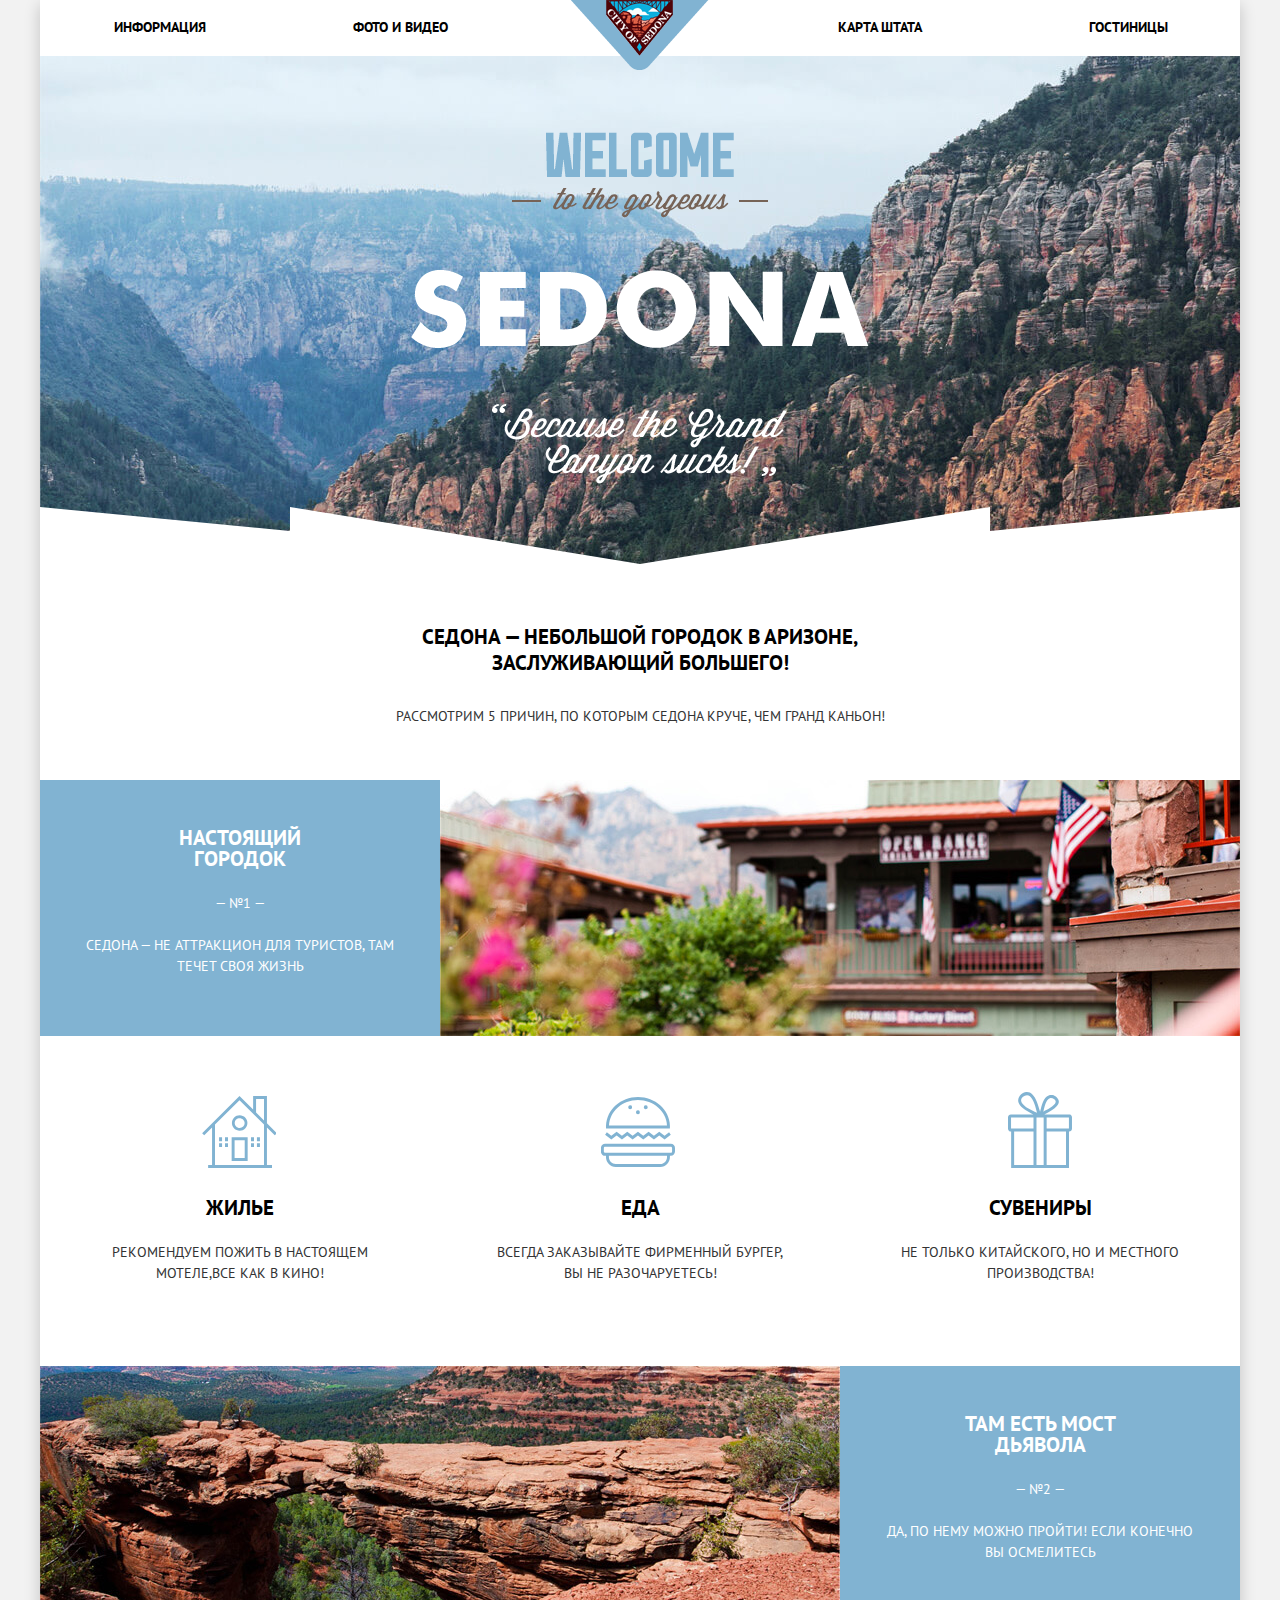
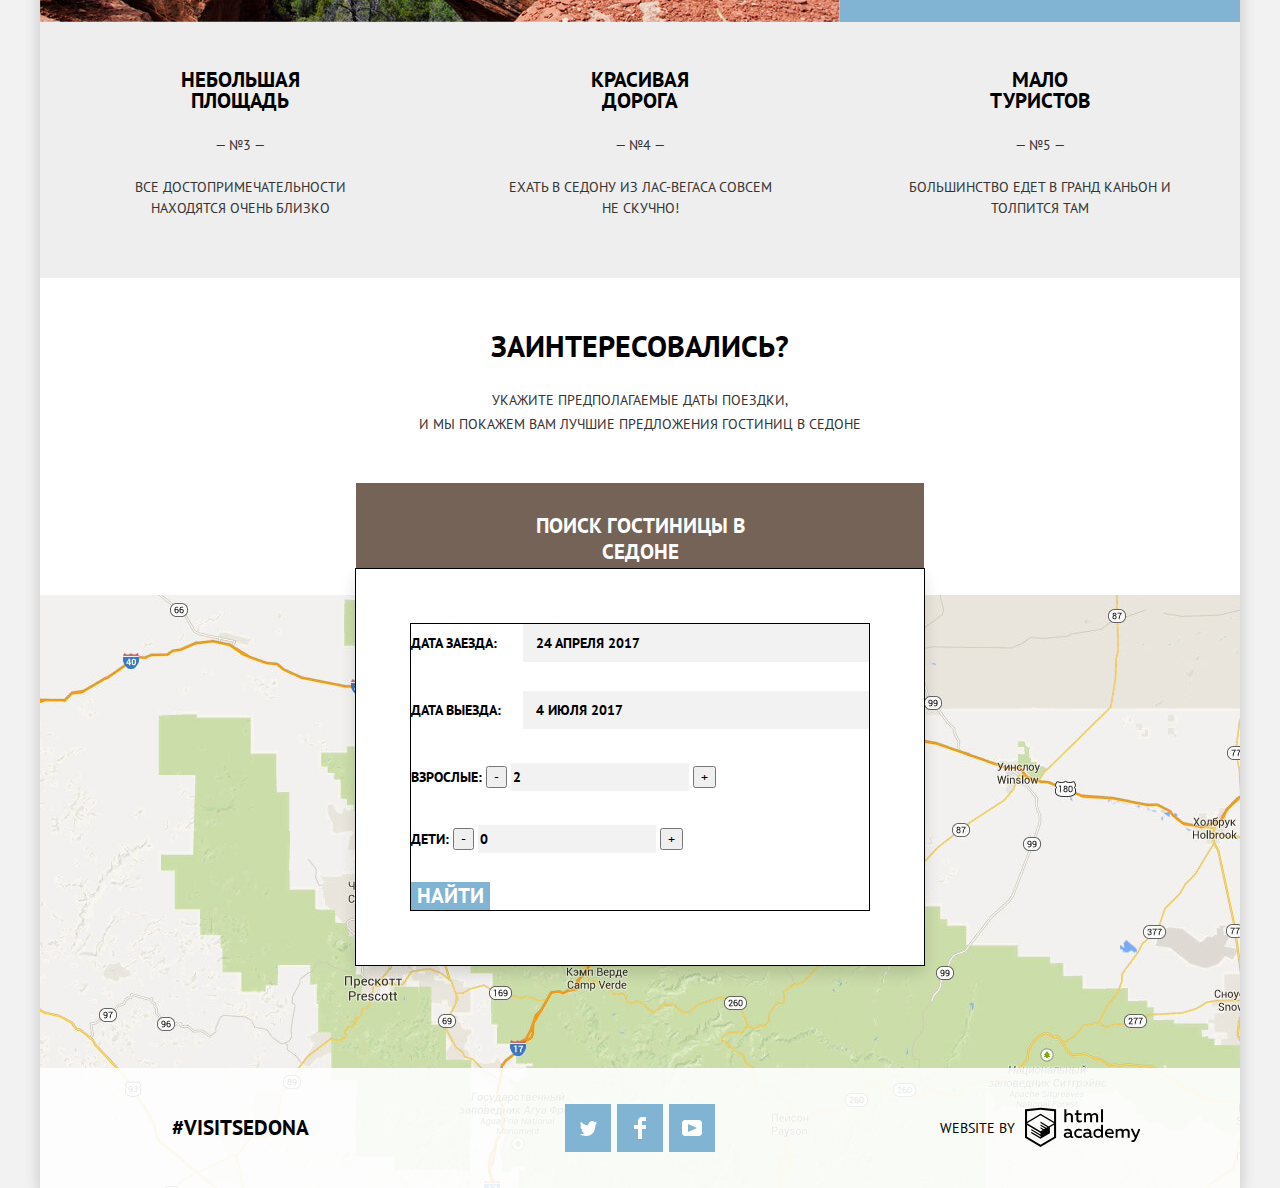
==== index.html @ 7b4f317c "завершаю стилизацию гл страницы(модалка)" ====
<!DOCTYPE html>
<html lang="ru">
<head>
  <meta charset="UTF-8">
  <title>Sedona</title>
  <link href="https://fonts.googleapis.com/css?family=PT+Sans:400,700&amp;subset=cyrillic" rel="stylesheet">
  <link rel="stylesheet" href="css/normalize.css">
  <link rel="stylesheet" href="css/style.css">
</head>
<body>
  <div class="container">
    <header class="main-header">
      <nav class="main-navigation">
        <ul class="site-navigation clearfix">
          <li><a href="#">Информация</a></li>
          <li><a href="#">Фото и Видео</a></li>
          <li><a href="#">Карта Штата</a></li>
          <li><a href="catalog.html">Гостиницы</a></li>
        </ul>
      </nav>
      <a class="main-header-logo">
        <img src="img/logo.png" alt="Логотип Sedona" width="138" height="70">
      </a>
    </header>

    <main>
      <h1 class="visually-hidden">Городок Седона</h1>

      <section class="promo">
        <img src="img/Welcome-full.png" alt="Добро пожаловать в Седону!" width="458" height="352">
        <svg width="1200" height="58"><polygon points="0,0 250,24 250,0 600,57 950,0 950,24 1200,0 1200,58 0,58" fill="#fff"/></svg>
      </section>

      <article class="features">
        <h2 class="features-title">Седона — небольшой городок в Аризоне, заслуживающий большего!</h2>
        <p class="features-text">Рассмотрим 5 причин, по которым Седона круче, чем Гранд Каньон!</p>
        <ul class="features-list">
          <li class="features-item features-item-big">
            <div class="features-item-wrapper">
              <h3>Настоящий городок</h3>
              <span>— №1 —</span>
              <p>Седона — не аттракцион для туристов, там течет своя жизнь</p>
            </div>
            <img src="img/bg-feature1.jpg" alt="Изображение городка Седона" width="800" height="256">

            <ul class="usage-list">
              <li class="usage-item">
                <h3 class="usage-title">Жилье</h3>
                <p class="usage-text">Рекомендуем пожить в настоящем мотеле,все как в кино!</p>
              </li>
              <li class="usage-item">
                <h3 class="usage-title">Еда</h3>
                <p class="usage-text">Всегда заказывайте фирменный бургер, вы не разочаруетесь!</p>
              </li>
              <li class="usage-item">
                <h3 class="usage-title">Сувениры</h3>
                <p class="usage-text">Не только китайского, но и местного производства!</p>
              </li>
            </ul>
          </li>
          <li class="features-item features-item-big">

            <img src="img/bg-feature2.jpg" alt="Изображение Моста Дьявола" width="800" height="256">
            <div class="features-item-wrapper">
              <h3>Там есть Мост Дьявола</h3>
              <span>— №2 —</span>
              <p>Да, по нему можно пройти! Если конечно вы осмелитесь</p>
            </div>
          </li>
          <li class="features-item">
            <h3>Небольшая площадь</h3>
            <span>— №3 —</span>
            <p>Все достопримечательности находятся очень близко</p>
          </li>
          <li class="features-item">
            <h3>Красивая дорога</h3>
            <span>— №4 —</span>
            <p>Ехать в Седону из Лас-Вегаса совсем не скучно!</p>
          </li>
          <li class="features-item">
            <h3>Мало туристов</h3>
            <span>— №5 —</span>
            <p>Большинство едет в Гранд Каньон и толпится там</p>
          </li>
        </ul>
      </article>

      <section class="find-hotel">
        <h2 class="visually-hidden">Поиск гостинницы в Седоне</h2>
        <h3>Заинтересовались?</h3>
        <p class="find-form-text">Укажите предполагаемые даты поездки,<br> и мы покажем вам лучшие предложения гостиниц в Седоне</p>
        <a href="#" class="find-btn">Поиск гостиницы в Седоне</a>
        <div class="modal">
          <form action="https://echo.htmlacademy.ru" method="post" class="search-form clearfix">
            <p class="form-item clearfix">
              <label for="arrival-id">Дата заезда:</label>
              <input type="text" class="date-field" name="arrival-date" id="arrival-id" placeholder="ДД ММ ГГГГ" value="24 Апреля 2017">
            </p>
            <p class="form-item clearfix">
              <label for="departure-id">Дата выезда:</label>
                <input type="text" class="date-field" name="departure-date" id="departure-id" placeholder="ДД ММ ГГГГ" value="4 июля 2017">
            </p>
            <p class=" form-item amount clearfix">
              <label for="adults-amount">Взрослые:</label>
              <button type="button" class="count-btn count-btn-minus" aria-label="меньше">-</button>
              <input type="text" class="person-amount" id="adults-amount" value="2">
              <button type="button" class="count-btn count-btn-plus" aria-label="больше">+</button>
            </p>
            <p class=" form-item amount clearfix">
              <label for="child-amount">Дети:</label>
              <button type="button" class="count-btn count-btn-minus" aria-label="меньше">-</button>
              <input type="text" class="person-amount" id="child-amount" value="0">
              <button type="button" class="count-btn-plus" aria-label="больше">+</button>
            </p>
            <button type="submit" class="search-btn">Найти</button>
          </form>
        </div>
        <img src="img/map.jpg" alt="Месторасположение города Седона" width="1200" height="593">
        <iframe class="map" src="https://www.google.com/maps/embed?pb=!1m18!1m12!1m3!1d592836.0159339766!2d-112.20238528754179!3d34.8314132853423!2m3!1f0!2f0!3f0!3m2!1i1024!2i768!4f13.1!3m3!1m2!1s0x872da132f942b00d%3A0x5548c523fa6c8efd!2z0KHQtdC00L7QvdCwLCDQkNGA0LjQt9C-0L3QsCA4NjMzNiwg0KHQqNCQ!5e0!3m2!1sru!2sru!4v1538917683428" width="1200" height="593"></iframe>
      </section>

    </main>

    <footer class="main-footer">
      <div class="footer-wrapper">
        <p><a href="#" class="footer-hashtag">#VisitSedona</a></p>
        <ul class="social-list">
          <li class="social-item">
            <a class="social-btn" href="#">
              <span class="visually-hidden">Twitter</span>
              <svg xmlns="http://www.w3.org/2000/svg" width="17" height="15"><path fill="#FFF" d="M10.95.144c1.685-.496 2.984.27 3.577 1.179.673-.231 1.331-.481 2.011-.708-.004.861-.522 1.513-.857 1.768.685.17 1.304-.491 1.304-.491-.169 1-1.006 1.788-1.563 2.024-.231 6.75-3.175 11.217-10.077 11.082h-.446c-.41 0-4.164-.46-4.898-1.887 2.271.196 3.893-.422 4.693-1.177-.96-.3-2.679-.477-2.979-2.95.349.106.564.228 1.19.119C1.705 8.247.374 7.53.448 5.33c.285.328 1.067.536 1.34.472C1.085 5.561-.182 2.442.894.85c1.818 1.854 3.735 3.606 7.152 3.773C8.254 2.33 9.183.793 10.95.144z"/>
              </svg>
            </a>
          </li>
          <li class="social-item">
            <a class="social-btn" href="#">
              <span class="visually-hidden">Facebook</span>
              <svg xmlns="http://www.w3.org/2000/svg" width="12" height="22"><path fill="#FFF" d="M12 4V0H8C5.791 0 4 1.791 4 4v4H0v4h4v10h4V12h4V8H8V4h4z"/></svg>
            </a>
          </li>
          <li class="social-item">
            <a class="social-btn" href="#">
              <span class="visually-hidden">Youtube</span>
              <svg xmlns="http://www.w3.org/2000/svg" width="20" height="16"><path fill="#FFF" d="M17 0H3C1.35 0 0 1.35 0 3v10c0 1.65 1.35 3 3 3h14c1.65 0 3-1.35 3-3V3c0-1.65-1.35-3-3-3zM6.027 11.998V4.002L15.014 8l-8.987 3.998z"/></svg>
            </a>
          </li>
        </ul>
        <div class="footer-copyright">
          <span>Website by </span><a href="#" class="social-logo"><svg data-name="Layer 1" xmlns="http://www.w3.org/2000/svg" width="115" height="41" viewBox="0 0 113 39"><path d="M46.84 28.22a2.07 2.07 0 0 0 .58-.11v1.4a3.41 3.41 0 0 1-1.24.22 1.75 1.75 0 0 1-1.75-1 5.08 5.08 0 0 1-3.3 1.13c-1.59 0-3.06-.87-3.06-2.68 0-2.24 2.08-2.93 3.9-2.93a11.63 11.63 0 0 1 2.28.26v-.31c0-1.09-.8-1.86-2.3-1.86a7.79 7.79 0 0 0-3.15.67v-1.79a10.72 10.72 0 0 1 3.35-.58c2.48 0 4 1.18 4 3.83v3.14a.57.57 0 0 0 .69.61zm-6.76-1.19a1.42 1.42 0 0 0 1.64 1.29 3.56 3.56 0 0 0 2.53-1v-1.51a10.21 10.21 0 0 0-1.9-.22c-1.1.01-2.27.35-2.27 1.45zm12.98-6.41a5.29 5.29 0 0 1 2.7.67v1.79a4.28 4.28 0 0 0-2.42-.73 2.89 2.89 0 1 0 0 5.76 5.26 5.26 0 0 0 2.55-.67v1.8a6.58 6.58 0 0 1-2.9.6 4.42 4.42 0 0 1-4.72-4.54 4.54 4.54 0 0 1 4.79-4.68zm12.78 7.6a2.07 2.07 0 0 0 .58-.11v1.4a3.41 3.41 0 0 1-1.24.22 1.75 1.75 0 0 1-1.75-1 5.08 5.08 0 0 1-3.3 1.13c-1.59 0-3.06-.87-3.06-2.68 0-2.24 2.08-2.93 3.9-2.93a11.63 11.63 0 0 1 2.28.26v-.31c0-1.09-.8-1.86-2.3-1.86a7.79 7.79 0 0 0-3.15.67v-1.79a10.72 10.72 0 0 1 3.35-.58c2.48 0 4 1.18 4 3.83v3.14a.57.57 0 0 0 .69.61zm-6.76-1.19a1.42 1.42 0 0 0 1.64 1.29 3.56 3.56 0 0 0 2.53-1v-1.51a10.21 10.21 0 0 0-1.9-.22c-1.11.01-2.27.35-2.27 1.45zm17.59-10.18v12.76h-1.76v-1.39a4.07 4.07 0 0 1-3.35 1.62 4.62 4.62 0 0 1 0-9.22 4 4 0 0 1 3.15 1.37v-5.14h2zm-4.76 5.48a2.9 2.9 0 0 0 0 5.8 3 3 0 0 0 2.79-1.84v-2.13a3.06 3.06 0 0 0-2.79-1.83zm11.08-1.71c3.48 0 4.68 2.81 4.12 5.34h-6.58c.22 1.57 1.75 2.22 3.35 2.22a6.41 6.41 0 0 0 2.77-.62v1.68a7.5 7.5 0 0 1-3.14.6c-2.68 0-5-1.53-5-4.61a4.39 4.39 0 0 1 4.48-4.61zm.09 1.62a2.39 2.39 0 0 0-2.57 2.26h4.85a2.06 2.06 0 0 0-2.28-2.26zm6.02 7.37v-8.75h1.73v1.09a4 4 0 0 1 2.92-1.33 3 3 0 0 1 2.73 1.4 4.33 4.33 0 0 1 3.06-1.4 3.21 3.21 0 0 1 3.32 3.52v5.47h-2V24.2a1.67 1.67 0 0 0-1.73-1.84 2.94 2.94 0 0 0-2.17 1.18v6.07h-2V24.2a1.67 1.67 0 0 0-1.73-1.84 3.11 3.11 0 0 0-2.32 1.35v5.91h-2zm22.37-8.75h2l-4.1 9.93c-.95 2.28-2.19 3-3.52 3a5 5 0 0 1-1.15-.15v-1.66a3 3 0 0 0 .89.13c.95 0 1.66-.67 2.17-2l.18-.44-4.16-8.82h2.13l3 6.6zM40.66 1.53v5a4 4 0 0 1 2.83-1.2A3.41 3.41 0 0 1 47.1 8.9v5.41h-2V9.15a1.9 1.9 0 0 0-2-2.1 3.08 3.08 0 0 0-2.44 1.46v5.8h-2V1.53h2zm11.77.89v3.12h3.17v1.71h-3.17v4c0 1.15.53 1.53 1.66 1.53a4.71 4.71 0 0 0 1.77-.35v1.68a7.14 7.14 0 0 1-2.35.38 2.68 2.68 0 0 1-3-2.88V7.23h-1.6V5.52h1.57V2.88zm5.67 11.87V5.54h1.73v1.09a4 4 0 0 1 2.92-1.33 3 3 0 0 1 2.73 1.4 4.33 4.33 0 0 1 3.06-1.4 3.21 3.21 0 0 1 3.32 3.52v5.47h-2V8.88a1.67 1.67 0 0 0-1.73-1.84 2.94 2.94 0 0 0-2.17 1.18v6.07h-2V8.88a1.67 1.67 0 0 0-1.73-1.84 3.11 3.11 0 0 0-2.32 1.35v5.91h-2zM74.72 1.52h1.95v12.76h-1.95zM15.44.02h-.16L0 1.62v28l15.28 9.09 15.28-9.09v-28zm13.12 28.45l-13.28 7.9L2 28.47V16.99l13.22 7.87v1.43l-9.07-5.4v1.38l9.11 5.47v1.46l-9.1-5.42v1.38l9.11 5.47 9.19-5.5v-5.91l4.1-2.45v11.67zm0-13.16l-3.65 2.14-1.68 1-8-4.76v1.38l6.84 4.07h-.06l-.15.09-1 .57-5.64-3.36v1.38l4.45 2.65-1.05.7-3.36-2v1.38l2.21 1.3-2.25 1.35-13.16-7.82 13.17-7.92zm0-1.39L15.21 6.05l-13.2 7.86V3.41l13.28-1.39 13.28 1.39v10.51z"/></svg></a>
        </div>
      </div>
    </footer>
    <script>document.write('<script src="http://' + (location.host || 'localhost').split(':')[0] + ':35729/livereload.js?snipver=1"></' + 'script>')</script>
  </div>


</body>
</html>
---- css/style.css ----
html,
body {
  min-width: 1200px;
  min-height: 2762px;
}

body {
  position: relative;

  margin: 0;
  padding: 0;

  font-weight: 400;
  font-size: 14px;
  line-height: 21px;
  font-family: "PT Sans", "Arial", sans-serif;
  color: #333333;
  text-transform: uppercase;

  background-color: #f2f2f2;
}

a {
  text-decoration: none;
}

.visually-hidden:not(:focus):not(:active),
input[type="checkbox"].visually-hidden,
input[type="radio"].visually-hidden {
  position: absolute;

  width: 1px;
  height: 1px;
  margin: -1px;
  padding: 0;
  overflow: hidden;

  white-space: nowrap;

  border: 0;

  clip: rect(0 0 0 0);
  clip-path: inset(100%);

  -webkit-clip-path: inset(100%);
}

.clearfix::after {
  content: "";

  display: table;
  clear: both;
}

.container {
  width: 1200px;
  margin: 0 auto;

  background-color: #ffffff;
  box-shadow: 0 5px 15px rgba(0, 1, 1, 0.2);
}

/*Header*/

.main-header {
  position: relative;

  background-color: #ffffff;
}

.main-header-logo {
  position: absolute;
  top: 0;
  left: 50%;

  transform: translateX(-50%);
}

.main-navigation {
  font-weight: 700;
  line-height: 26px;
}

.site-navigation {
  margin: 0;
  padding: 0;

  list-style: none;
  text-align: center;
}

.site-navigation li {
  float: left;
  box-sizing: border-box;
  width: 240px;
  padding: 14px 0 16px;
}

.site-navigation li:nth-child(4n+2) {
  margin-right: 240px;
}

.site-navigation li:nth-child(4n+4) {
  padding-right: 72px;

  text-align: right;
}

.site-navigation a {
  color: black;
}

.site-navigation a:hover,
.site-navigation a:focus {
  color: #81b3d2;
}

.site-navigation a:active {
  color: black;

  opacity: 0.3;
}

.site-navigation .current a {
  color: #766357;
}

/*header end*/
/*promo*/

.promo {
  max-height: 508px;
  margin-bottom: 60px;

  text-align: center;

  background-color: #92735f;
  background-image: url("../img/bg.jpg");
  background-repeat: no-repeat;
  background-position: 50% 0;
  background-attachment: fixed;
}

.promo img {
  padding-top: 76px;
  padding-bottom: 17px;
}

/*promo end*/
/*features*/

.features {
  margin-bottom: 50px;

  text-align: center;
}

.features-title {
  width: 576px;
  margin: auto;
  margin-bottom: 27px;

  font-weight: 700;
  font-size: 21px;
  line-height: 26px;
  color: #000000;
}

.features-text {
  margin-bottom: 51px;

  line-height: 26px;
}

.features-list {
  display: flex;
  flex-wrap: wrap;
  margin: 0;
  padding: 0;

  list-style: none;
}

.features-item {
  box-sizing: border-box;
  width: 400px;
  padding: 47px 46px 59px;

  background-color: #eeeeee;
}

.features-item-big {
  display: flex;
  flex-wrap: wrap;
  width: 100%;
  padding: 0;
}

.features-item-wrapper {
  box-sizing: border-box;
  width: 400px;
  padding: 47px 46px 59px;

  background-color: #81b3d2;
}

.features-item h3 {
  width: 151px;
  margin: 0 auto 24px auto;

  font-weight: 700;
  font-size: 21px;
  color: #000000;
}

.features-item span {
  display: block;
  margin-bottom: 21px;
}

.features-item p {
  width: 280px;
  margin: 0 auto;
}

.features-item-big p {
  width: auto;
}

.features-item img {
  width: 800px;
  height: 256px;
}

.features-item-big h3,
.features-item-big span,
.features-item-big p {
  color: #ffffff;
}

.usage-list {
  display: flex;
  flex-wrap: wrap;
  margin: 0;
  padding: 0;

  list-style: none;

  background-color: #ffffff;
}

.usage-item {
  position: relative;

  width: 400px;
}

.usage-item::before {
  content: "";
  position: absolute;
  top: 56px;
  right: 164px;

  width: 76px;
  height: 76px;

  background-image: url("../img/features-sprite.png");
  background-repeat: no-repeat;
}

.usage-item:nth-child(1)::before {
  background-position: -8px -96px;
}

.usage-item:nth-child(2)::before {
  background-position: -9px -5px;
}

.usage-item:nth-child(3)::before {
  background-position: -2px -192px;
}

.usage-list .usage-title {
  margin-top: 161px;

  color: #000000;
}

.usage-list .usage-text {
  width: 290px;
  margin-bottom: 82px;

  color: #333333;
}

/*features end*/
/*find-hotel*/

.find-hotel {
  position: relative;
}
.find-hotel h3 {
  margin: 0;
  margin-bottom: 24px;

  font-weight: 700;
  font-size: 30px;
  line-height: 36px;
  text-align: center;
  color: #000000;
}

.find-hotel .find-form-text {
  margin: 0;
  margin-bottom: 47px;

  line-height: 24px;
  text-align: center;
}

.find-btn {
  display: block;
  box-sizing: border-box;
  width: 568px;
  margin: 0 auto;
  padding: 30px 139px 30px;

  font: inherit;
  font-weight: 700;
  font-size: 21px;
  line-height: 26px;
  vertical-align: middle;
  text-align: center;
  color: #ffffff;

  background-color: #766357;
  border: none;
}

.find-btn:hover,
.find-btn:focus {
  background-color: #604e43;
}

.find-btn:active {
  color: rgba(255, 255, 255, 0.3);

  background-color: #503e33;
}

.map {
  position: relative;
  z-index: 2;

  display: block;
  width: 100%;
  height: 593px;

  border: 0;
}

.find-hotel img {
  position: absolute;
  bottom: 0;
  left: 0;
  z-index: 1;

  width: 1200px;
  height: 593px;
}

/*find-hotel end*/
/*footer*/

.main-footer {
  position: relative;

  line-height: 26px;
  color: #000000;
}

.footer-wrapper {
  position: absolute;
  bottom: 0;
  z-index: 3;

  display: flex;
  justify-content: space-between;
  width: 100%;
  min-height: 120px;

  background-color: rgba(254, 254, 254, 0.9);
}

.main-footer p {
  display: flex;
  justify-content: center;
  align-items: center;
  width: 400px;
  margin: 0;
  padding: 0;

  text-align: center;
}

.main-footer .footer-hashtag {
  font-weight: 700;
  font-size: 21px;
  color: #000000;
}

.social-list {
  display: flex;
  flex-wrap: wrap;
  justify-content: space-between;
  align-items: center;
  width: 150px;
}

.social-btn {
  display: flex;
  justify-content: center;
  align-items: center;
  width: 46px;
  height: 48px;

  background-color: #81b3d2;
}

.social-btn:hover,
.social-btn:focus {
  background-color: #669ec0;
}

.social-btn:active,
.social-btn:active path {
  background-color: #5496bd;

  fill: rgba(255, 255, 255, 0.3);
}


.footer-copyright {
  display: flex;
  flex-wrap: wrap;
  justify-content: center;
  align-items: center;
  width: 400px;
}

.social-logo {
  margin-top: 6px;
  margin-left: 10px;
}

.social-logo:hover path,
.social-logo:focus path {
  fill: #81b3d2;
}

.social-logo:active path {
  fill: #bdbbbc;
}

/*footer-end*/
/*modal*/

.modal {
  position: absolute;
  top: 241px;
  left: 50%;
  z-index: 3;

  box-sizing: border-box;
  width: 568px;
  padding: 55px;

  background-color: #ffffff;
  outline: 1px solid black;
  box-shadow: 0 7px 15px rgba(0, 1, 1, 0.15);
  transform: translateX(-50%);
}

.search-form {
  outline: 1px solid black;
}

.form-item {
  margin: 0;
  margin-bottom: 29px;
}

.form-item label {
  display: inline-block;
  margin-top: 6px;
}

.date-field {
  float: right;
  box-sizing: border-box;
  width: 346px;
  padding: 6px 50px 6px 13px;

  background-color: #f2f2f2;
}

.form-item label {
  font: inherit;
  font-weight: 700;
  line-height: 26px;
  color: #000000;
}

.form-item input {
  font: inherit;
  font-weight: 700;
  line-height: 26px;
  color: #000000;
  text-transform: uppercase;

  background-color: #f2f2f2;
  border: none;
}

.form-item input:hover {
  background-color: #ebebeb;
}

.form-item input:focus {
  background-color: #ffffff;
  outline: 2px solid #e5e5e5;
}

.search-btn {
  font: inherit;
  font-weight: 700;
  font-size: 21px;
  line-height: 26px;
  vertical-align: middle;
  text-align: center;
  color: #ffffff;
  text-transform: uppercase;

  background-color: #81b3d2;
  border: none;
}

.search-btn:hover,
.search-btn:focus {
  background-color: #669ec0;
}

.search-btn:active {
  color: rgba(255, 255, 255, 0.3);

  background-color: #5496bd;
}

.social-list {
  margin: 0;
  padding: 0;

  list-style: none;
}

.filters {
  background-color: #396184;
  background-image: url(../img/bg-hotels.jpg);
}

.filters fieldset {
  border: none;
}

.filters ul {
  list-style: none;
}

.filters legend {
  font-weight: 700;
  font-size: 16px;
  color: #ffffff;
}

.filters label {
  color: #ffffff;
}

.filter-range input {
  font: inherit;
  color: #ffffff;

  background-color: transparent;
}

.btn-search {
  color: #ffffff;

  background-color: transparent;
  border: none;
}

.sort h3 {
  font-size: 21px;
  line-height: 26px;
  color: #000000;
}

.sort-list {
  margin: 0;
  padding: 0;

  list-style: none;
}

.sort-arrows-list {
  margin: 0;
  padding: 0;

  list-style: none;
}

.sort p {
  font-size: 12px;
  line-height: 18px;
  color: #000000;
}

.sort-item a {
  font-size: 12px;
  line-height: 18px;
  color: #000000;

  border-bottom: 1px dotted #000000;
  opacity: 0.3;
}

.sort-item-current a {
  color: #81b3d2;

  border: none;
  opacity: 1;
}

.sort-item a:hover,
.sort-item a:focus {
  color: #81b3d2;

  opacity: 1;
}

.sort-item a:active {
  color: #000000;

  border: none;
}

.sort-arrows-item svg path {
  fill: #cacaca;
}

.sort-arrows-item svg path:hover,
.sort-arrows-item svg path:focus {
  fill: #000000;
}

.sort-arrows-item svg path:active {
  fill: #81b3d2;
}

.sort-arrows-current svg path {
  fill: #81b3d2;
}

.catalog-list {
  margin: 0;
  padding: 0;

  list-style: none;
}

.catalog-title {
  font-weight: 700;
  font-size: 21px;
  line-height: 26px;
  color: #000000;
}

.catalog-title:hover,
.catalog-title:focus {
  color: #81b3d2;
}

.catalog-title:active {
  color: rgba(0, 0, 0, 0.3);
}

.btn {
  font-weight: 700;
  vertical-align: middle;
  text-align: center;
  color: #ffffff;
}

.btn-more {
  background-color: #81b3d2;
}

.btn-booking {
  background-color: #766357;
}

.btn-more:hover,
.btn-more:focus {
  background-color: #669ec0;
}

.btn-more:active {
  color: rgba(255, 255, 255, 0.3);

  background-color: #5496bd;
}

.btn-booking:hover,
.btn-booking:focus {
  background-color: #604e43;
}

.btn-booking:active {
  color: rgba(255, 255, 255, 0.3);

  background-color: #503e33;
}

.rating {
  color: #666666;
}
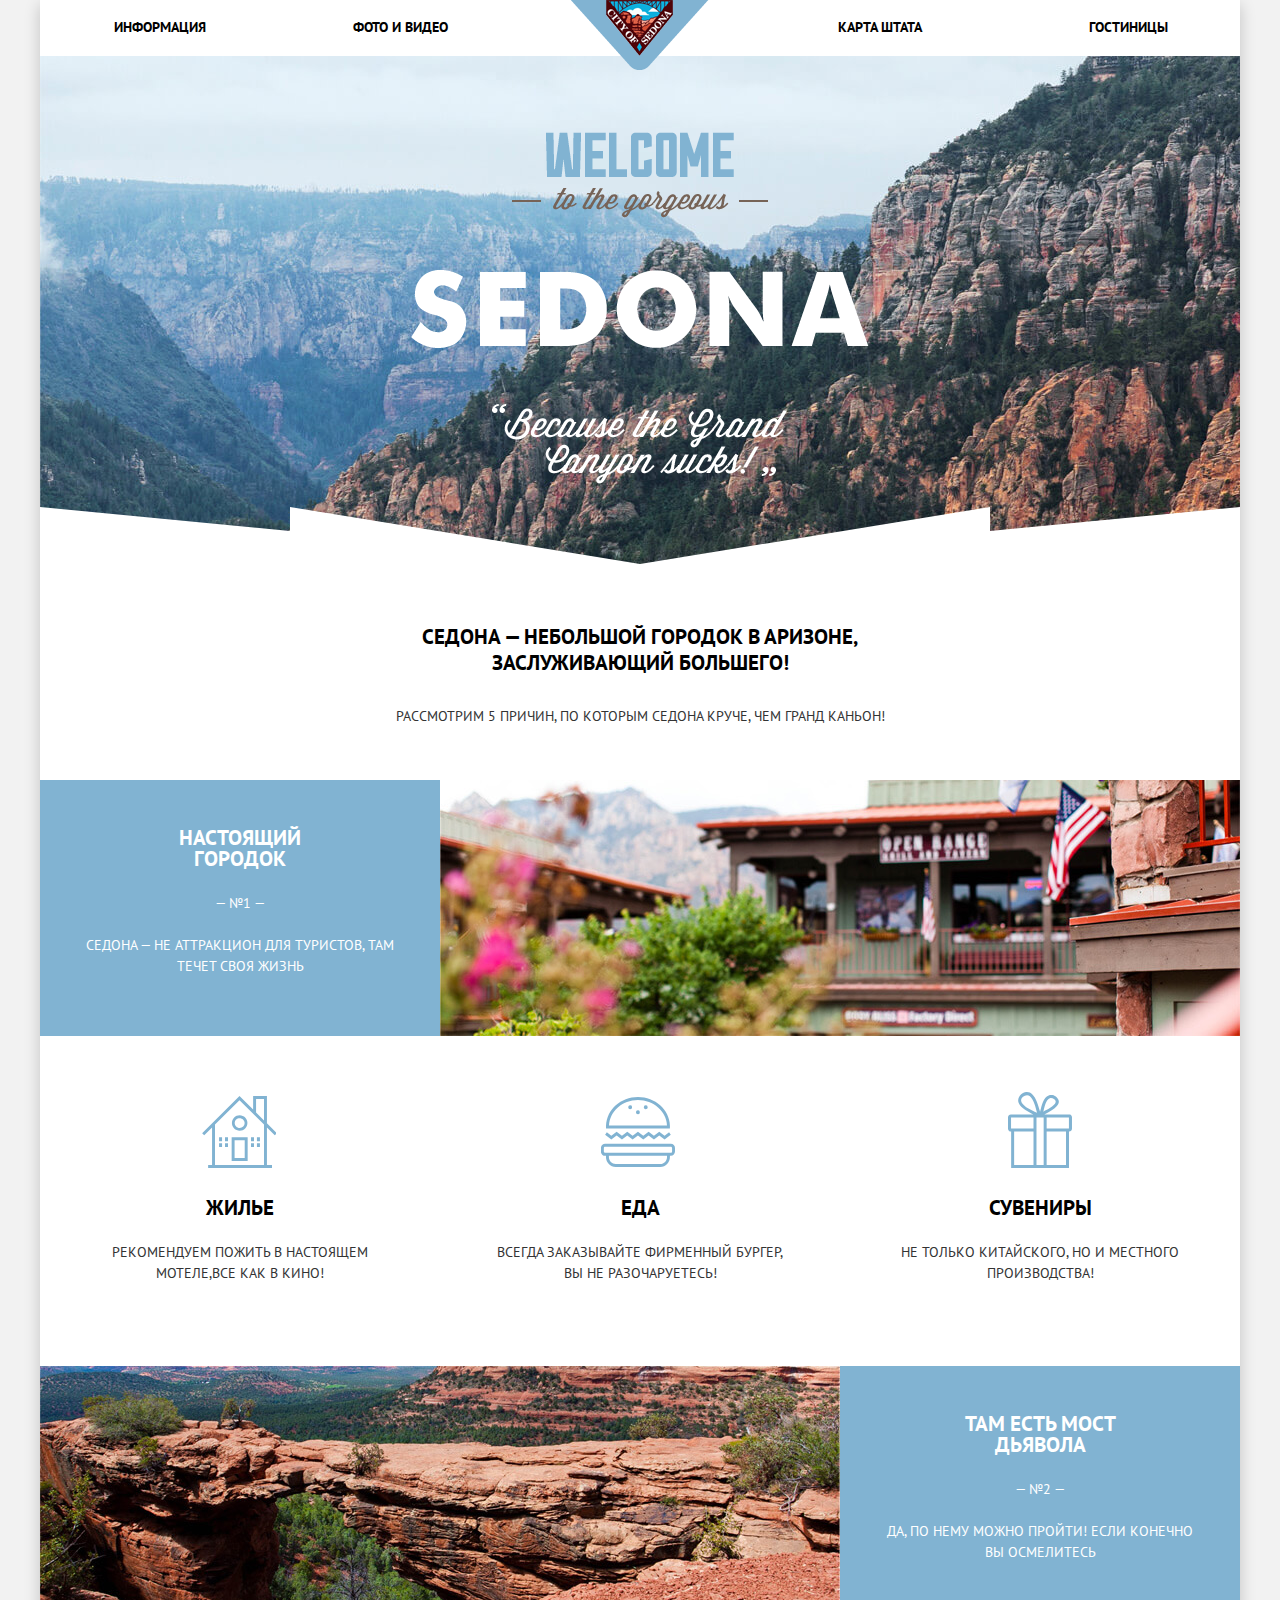
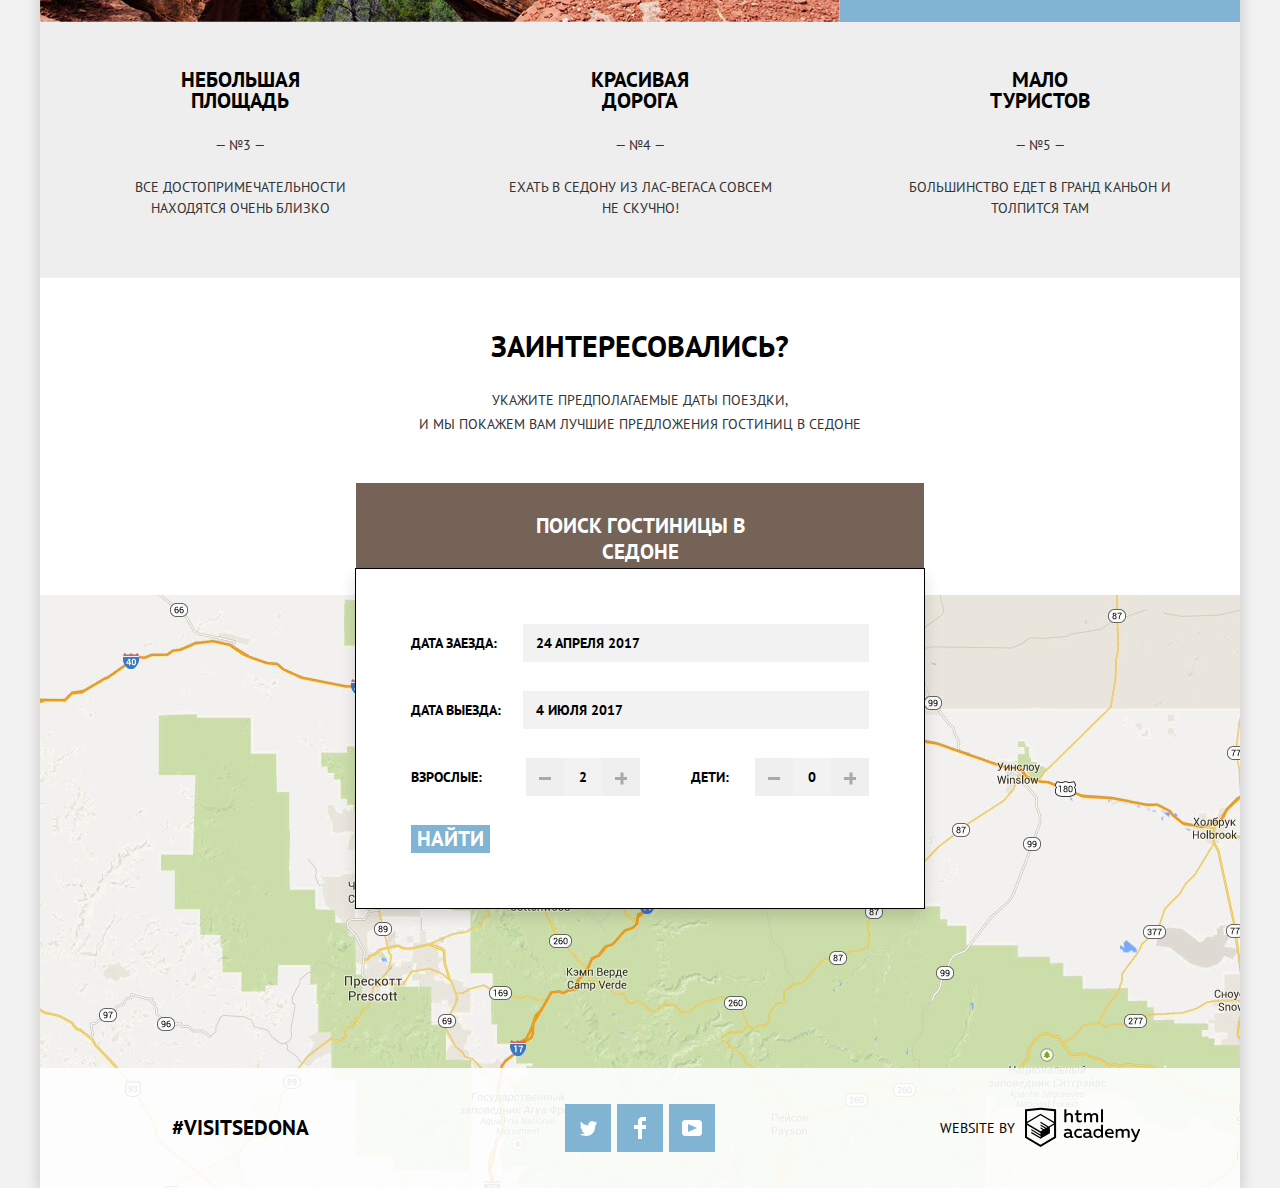
==== commit 85abdce0: "достилизовывал модалку" ====
--- a/index.html
+++ b/index.html
@@ -90,31 +90,33 @@
         <h3>Заинтересовались?</h3>
         <p class="find-form-text">Укажите предполагаемые даты поездки,<br> и мы покажем вам лучшие предложения гостиниц в Седоне</p>
         <a href="#" class="find-btn">Поиск гостиницы в Седоне</a>
-        <div class="modal">
-          <form action="https://echo.htmlacademy.ru" method="post" class="search-form clearfix">
-            <p class="form-item clearfix">
+          <form action="https://echo.htmlacademy.ru" method="post" class="search-form">
+            <div class="form-item">
               <label for="arrival-id">Дата заезда:</label>
               <input type="text" class="date-field" name="arrival-date" id="arrival-id" placeholder="ДД ММ ГГГГ" value="24 Апреля 2017">
-            </p>
-            <p class="form-item clearfix">
+            </div>
+            <div class="form-item">
               <label for="departure-id">Дата выезда:</label>
                 <input type="text" class="date-field" name="departure-date" id="departure-id" placeholder="ДД ММ ГГГГ" value="4 июля 2017">
-            </p>
-            <p class=" form-item amount clearfix">
+            </div>
+            <div class=" form-item amount">
               <label for="adults-amount">Взрослые:</label>
-              <button type="button" class="count-btn count-btn-minus" aria-label="меньше">-</button>
+              <div class="amount-wrapper">
+              <button type="button" class="count-btn count-btn-minus" aria-label="меньше"></button>
               <input type="text" class="person-amount" id="adults-amount" value="2">
-              <button type="button" class="count-btn count-btn-plus" aria-label="больше">+</button>
-            </p>
-            <p class=" form-item amount clearfix">
-              <label for="child-amount">Дети:</label>
-              <button type="button" class="count-btn count-btn-minus" aria-label="меньше">-</button>
+              <button type="button" class="count-btn count-btn-plus" aria-label="больше"></button>
+              </div>
+            </div>
+            <div class=" form-item amount">
+              <label class="child-label" for="child-amount">Дети:</label>
+              <div class="amount-wrapper">
+              <button type="button" class="count-btn count-btn-minus" aria-label="меньше"></button>
               <input type="text" class="person-amount" id="child-amount" value="0">
-              <button type="button" class="count-btn-plus" aria-label="больше">+</button>
-            </p>
+              <button type="button" class="count-btn count-btn-plus" aria-label="больше"></button>
+              </div>
+            </div>
             <button type="submit" class="search-btn">Найти</button>
           </form>
-        </div>
         <img src="img/map.jpg" alt="Месторасположение города Седона" width="1200" height="593">
         <iframe class="map" src="https://www.google.com/maps/embed?pb=!1m18!1m12!1m3!1d592836.0159339766!2d-112.20238528754179!3d34.8314132853423!2m3!1f0!2f0!3f0!3m2!1i1024!2i768!4f13.1!3m3!1m2!1s0x872da132f942b00d%3A0x5548c523fa6c8efd!2z0KHQtdC00L7QvdCwLCDQkNGA0LjQt9C-0L3QsCA4NjMzNiwg0KHQqNCQ!5e0!3m2!1sru!2sru!4v1538917683428" width="1200" height="593"></iframe>
       </section>
--- a/css/style.css
+++ b/css/style.css
@@ -465,8 +465,8 @@
 /*footer-end*/
 /*modal*/
 
-.modal {
-  position: absolute;
+.search-form {
+    position: absolute;
   top: 241px;
   left: 50%;
   z-index: 3;
@@ -476,27 +476,32 @@
   padding: 55px;
 
   background-color: #ffffff;
-  outline: 1px solid black;
   box-shadow: 0 7px 15px rgba(0, 1, 1, 0.15);
   transform: translateX(-50%);
-}
-
-.search-form {
   outline: 1px solid black;
+  flex-wrap: wrap;
+  display: flex;
 }
 
 .form-item {
-  margin: 0;
+  display: flex;
+  justify-content: space-between;
+  margin: 0;
+  width: 100%;
   margin-bottom: 29px;
 }
 
 .form-item label {
   display: inline-block;
   margin-top: 6px;
+  font: inherit;
+  font-weight: 700;
+  font-size: 14px;
+  line-height: 26px;
+  color: #000000;
 }
 
 .date-field {
-  float: right;
   box-sizing: border-box;
   width: 346px;
   padding: 6px 50px 6px 13px;
@@ -504,16 +509,60 @@
   background-color: #f2f2f2;
 }
 
-.form-item label {
-  font: inherit;
-  font-weight: 700;
-  line-height: 26px;
-  color: #000000;
+.amount {
+width: 50%;
+  /*outline: 1px solid black;*/
+}
+
+.person-amount {
+  box-sizing: border-box;
+  width: 38px;
+  padding: 6px 15px;
+}
+
+.amount-wrapper {
+  display: flex;
+}
+
+.child-label {
+margin-left: 51px;
+}
+
+.count-btn {
+  width: 38px;
+  height: 38px;
+
+  border: none;
+  position: relative;
+}
+
+.count-btn-minus::before,
+.count-btn-plus::before {
+  content: "";
+  background-color: #a9a9a9;
+  position: absolute;
+  width: 12px;
+  height: 3px;
+  top: 50%;
+  left: 50%;
+  transform: translate(-50%);
+}
+
+.count-btn-plus::after {
+  content: "";
+  position: absolute;
+  width: 12px;
+  height: 3px;
+  top: 50%;
+  left: 36%;
+    background-color: #a9a9a9;
+  transform: rotate(90deg);
 }
 
 .form-item input {
   font: inherit;
   font-weight: 700;
+  font-size: 14px;
   line-height: 26px;
   color: #000000;
   text-transform: uppercase;
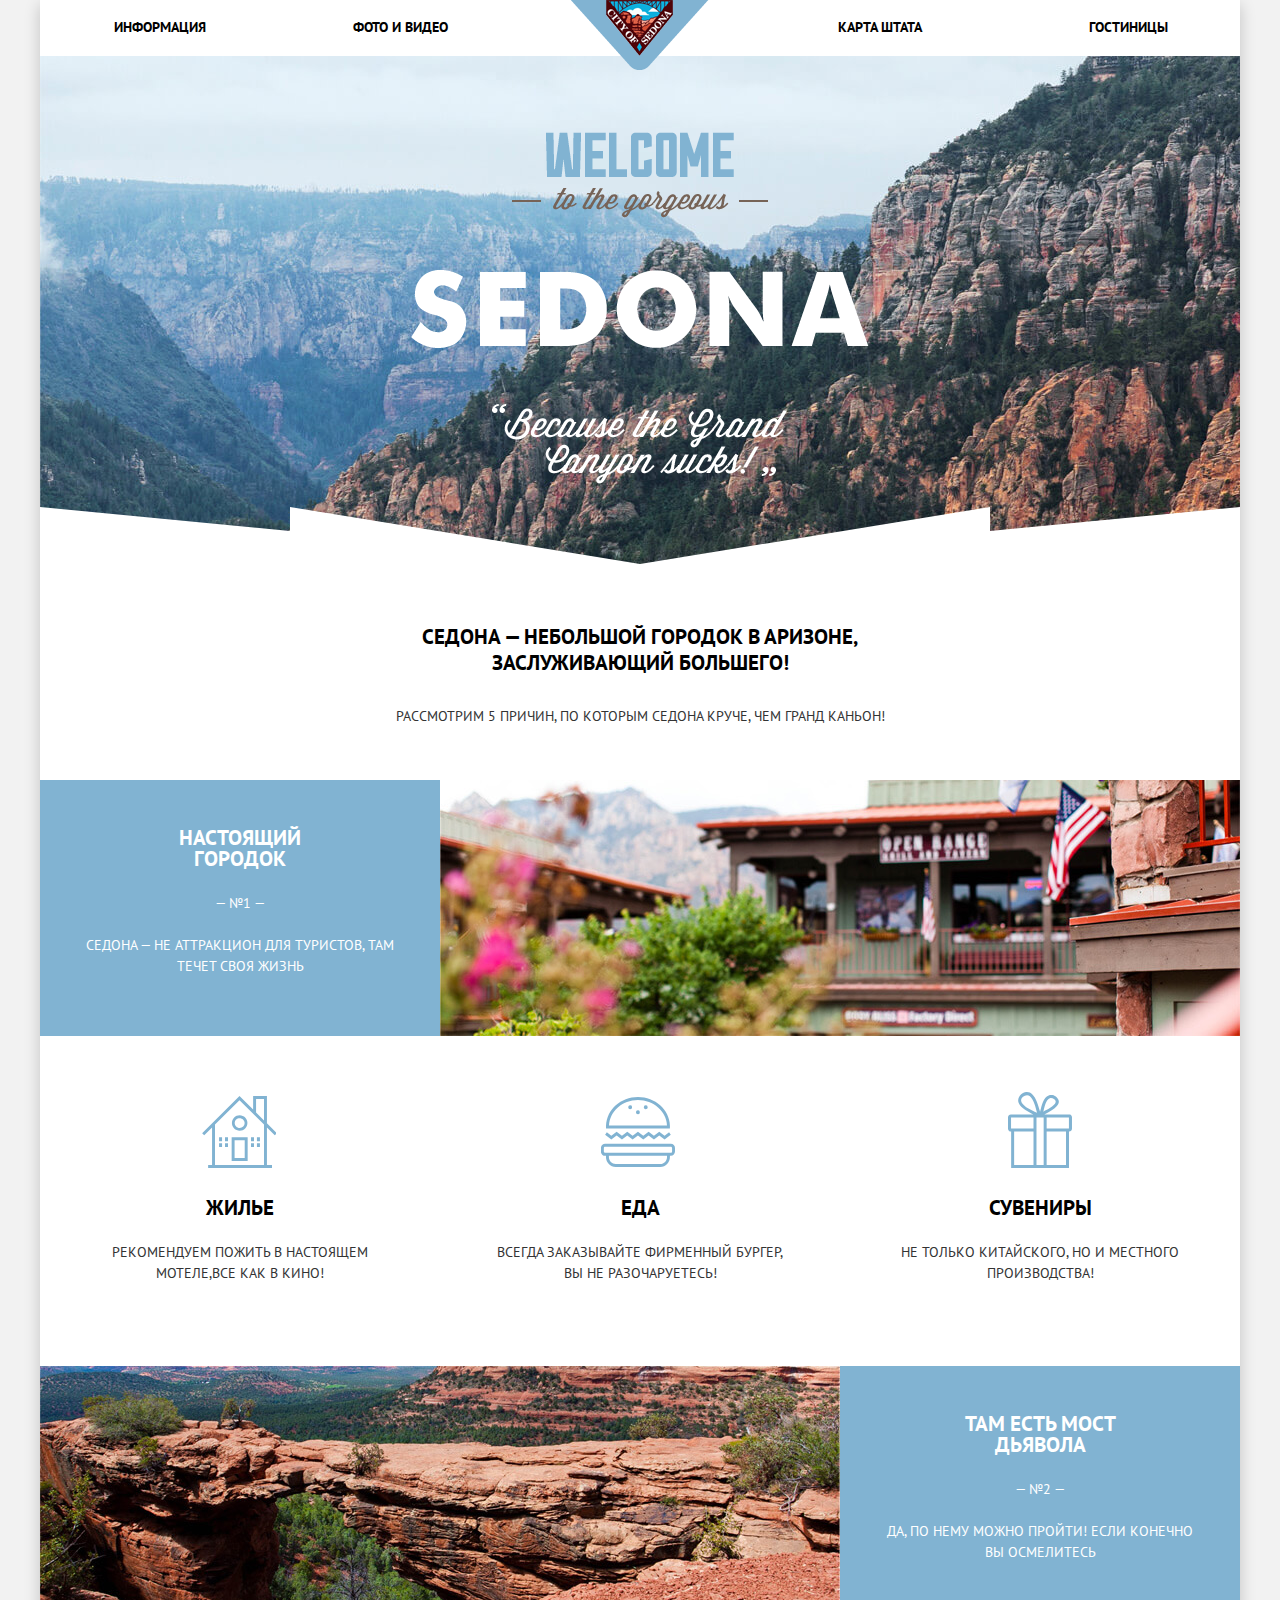
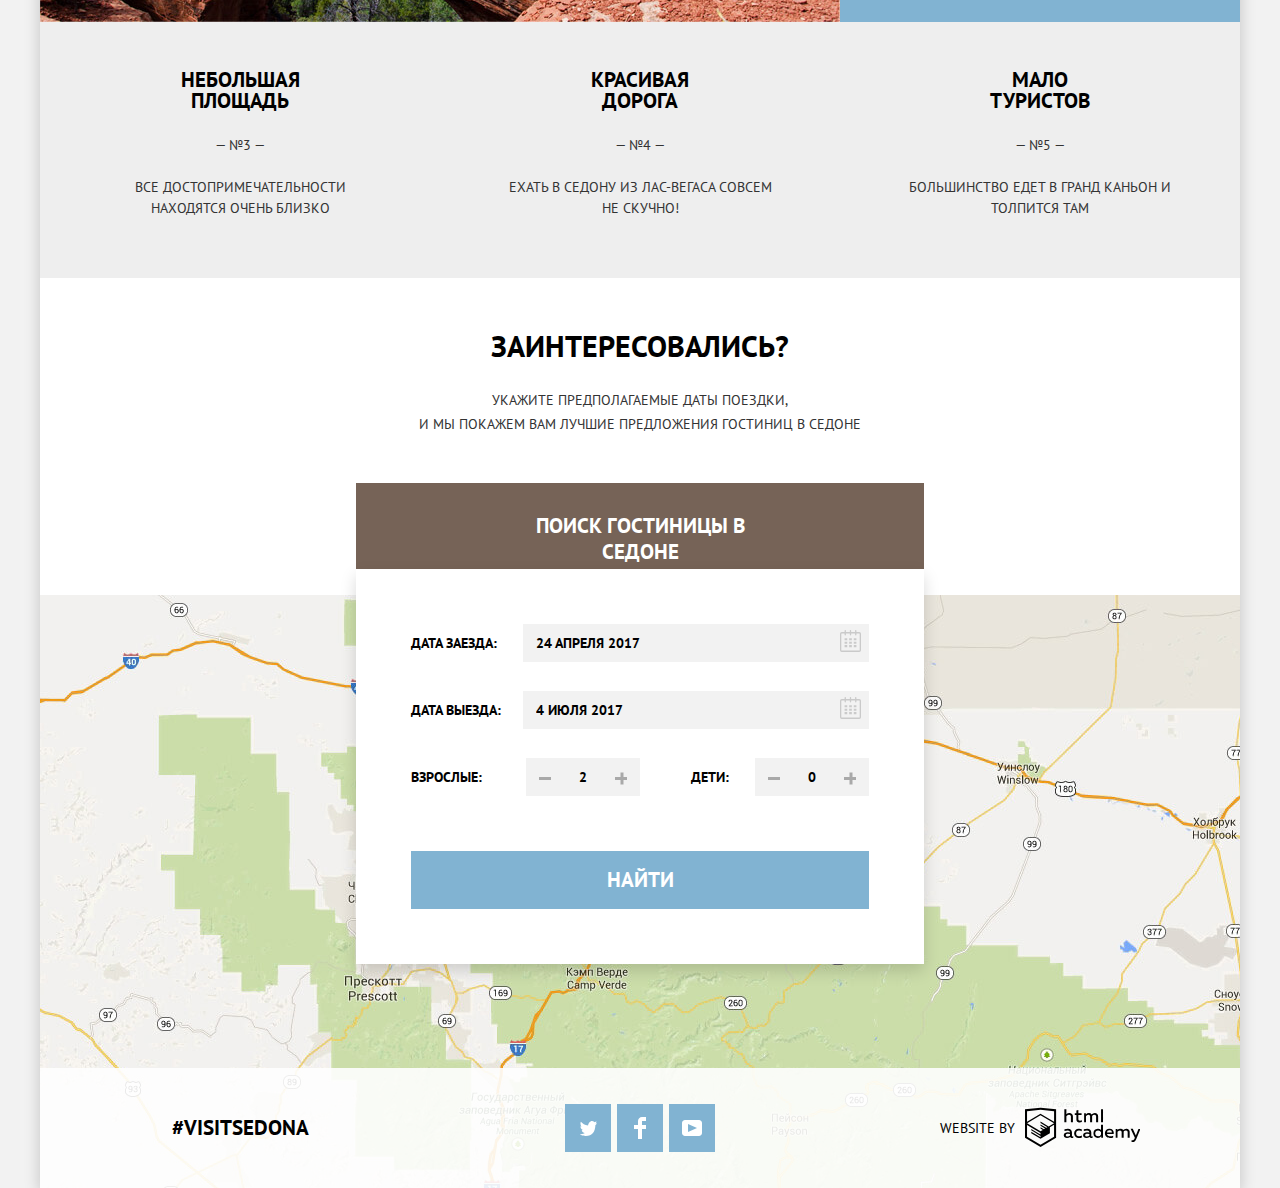
==== commit 41d9ff05: "начал стилизацию каталога(фильтр)" ====
--- a/index.html
+++ b/index.html
@@ -90,33 +90,39 @@
         <h3>Заинтересовались?</h3>
         <p class="find-form-text">Укажите предполагаемые даты поездки,<br> и мы покажем вам лучшие предложения гостиниц в Седоне</p>
         <a href="#" class="find-btn">Поиск гостиницы в Седоне</a>
-          <form action="https://echo.htmlacademy.ru" method="post" class="search-form">
-            <div class="form-item">
-              <label for="arrival-id">Дата заезда:</label>
-              <input type="text" class="date-field" name="arrival-date" id="arrival-id" placeholder="ДД ММ ГГГГ" value="24 Апреля 2017">
-            </div>
-            <div class="form-item">
-              <label for="departure-id">Дата выезда:</label>
-                <input type="text" class="date-field" name="departure-date" id="departure-id" placeholder="ДД ММ ГГГГ" value="4 июля 2017">
-            </div>
-            <div class=" form-item amount">
-              <label for="adults-amount">Взрослые:</label>
-              <div class="amount-wrapper">
+        <form action="https://echo.htmlacademy.ru" method="post" class="search-form">
+          <div class="form-item">
+            <label for="arrival-id">Дата заезда:</label>
+            <input type="text" class="date-field" name="arrival-date" id="arrival-id" placeholder="ДД ММ ГГГГ" value="24 Апреля 2017">
+            <button type="button" class="calendar-form">
+              <svg xmlns="http://www.w3.org/2000/svg" width="21" height="22"><path d="M19.25 2.02h-2.84V.65c0-.38-.3-.7-.66-.7-.36 0-.66.32-.66.7v1.38h-3.93V.65c0-.38-.3-.7-.66-.7-.36 0-.66.32-.66.7v1.38H5.91V.65c0-.38-.3-.7-.66-.7-.36 0-.66.32-.66.7v1.38H1.75A1.8 1.8 0 0 0 0 3.86v16.3A1.8 1.8 0 0 0 1.75 22h17.5A1.8 1.8 0 0 0 21 20.16V3.86a1.8 1.8 0 0 0-1.75-1.83zm.44 18.14c0 .26-.2.46-.44.46H1.75a.45.45 0 0 1-.44-.46V3.86c0-.25.2-.46.44-.46h2.84v1.38c0 .38.3.69.66.69.36 0 .66-.3.66-.69V3.4h3.93v1.38c0 .38.3.69.66.69.36 0 .66-.3.66-.69V3.4h3.93v1.38c0 .38.3.69.66.69.36 0 .66-.3.66-.69V3.4h2.84c.24 0 .44.2.44.46v16.3z"/><path d="M4.59 8.22h2.63v2.07H4.59zM4.59 11.67h2.63v2.07H4.59zM4.59 15.11h2.63v2.07H4.59zM9.19 15.11h2.63v2.07H9.19zM9.19 11.67h2.63v2.07H9.19zM9.19 8.22h2.63v2.07H9.19zM13.78 15.11h2.63v2.07h-2.63zM13.78 11.67h2.63v2.07h-2.63zM13.78 8.22h2.63v2.07h-2.63z"/></svg>
+            </button>
+          </div>
+          <div class="form-item">
+            <label for="departure-id">Дата выезда:</label>
+            <input type="text" class="date-field" name="departure-date" id="departure-id" placeholder="ДД ММ ГГГГ" value="4 июля 2017">
+            <button type="button" class="calendar-form">
+              <svg xmlns="http://www.w3.org/2000/svg" width="21" height="22"><path d="M19.25 2.02h-2.84V.65c0-.38-.3-.7-.66-.7-.36 0-.66.32-.66.7v1.38h-3.93V.65c0-.38-.3-.7-.66-.7-.36 0-.66.32-.66.7v1.38H5.91V.65c0-.38-.3-.7-.66-.7-.36 0-.66.32-.66.7v1.38H1.75A1.8 1.8 0 0 0 0 3.86v16.3A1.8 1.8 0 0 0 1.75 22h17.5A1.8 1.8 0 0 0 21 20.16V3.86a1.8 1.8 0 0 0-1.75-1.83zm.44 18.14c0 .26-.2.46-.44.46H1.75a.45.45 0 0 1-.44-.46V3.86c0-.25.2-.46.44-.46h2.84v1.38c0 .38.3.69.66.69.36 0 .66-.3.66-.69V3.4h3.93v1.38c0 .38.3.69.66.69.36 0 .66-.3.66-.69V3.4h3.93v1.38c0 .38.3.69.66.69.36 0 .66-.3.66-.69V3.4h2.84c.24 0 .44.2.44.46v16.3z"/><path d="M4.59 8.22h2.63v2.07H4.59zM4.59 11.67h2.63v2.07H4.59zM4.59 15.11h2.63v2.07H4.59zM9.19 15.11h2.63v2.07H9.19zM9.19 11.67h2.63v2.07H9.19zM9.19 8.22h2.63v2.07H9.19zM13.78 15.11h2.63v2.07h-2.63zM13.78 11.67h2.63v2.07h-2.63zM13.78 8.22h2.63v2.07h-2.63z"/></svg>
+            </button>
+          </div>
+          <div class=" form-item amount">
+            <label for="adults-amount">Взрослые:</label>
+            <div class="amount-wrapper">
               <button type="button" class="count-btn count-btn-minus" aria-label="меньше"></button>
               <input type="text" class="person-amount" id="adults-amount" value="2">
               <button type="button" class="count-btn count-btn-plus" aria-label="больше"></button>
-              </div>
             </div>
-            <div class=" form-item amount">
-              <label class="child-label" for="child-amount">Дети:</label>
-              <div class="amount-wrapper">
+          </div>
+          <div class=" form-item amount">
+            <label class="child-label" for="child-amount">Дети:</label>
+            <div class="amount-wrapper">
               <button type="button" class="count-btn count-btn-minus" aria-label="меньше"></button>
               <input type="text" class="person-amount" id="child-amount" value="0">
               <button type="button" class="count-btn count-btn-plus" aria-label="больше"></button>
-              </div>
             </div>
-            <button type="submit" class="search-btn">Найти</button>
-          </form>
+          </div>
+          <button type="submit" class="search-btn">Найти</button>
+        </form>
         <img src="img/map.jpg" alt="Месторасположение города Седона" width="1200" height="593">
         <iframe class="map" src="https://www.google.com/maps/embed?pb=!1m18!1m12!1m3!1d592836.0159339766!2d-112.20238528754179!3d34.8314132853423!2m3!1f0!2f0!3f0!3m2!1i1024!2i768!4f13.1!3m3!1m2!1s0x872da132f942b00d%3A0x5548c523fa6c8efd!2z0KHQtdC00L7QvdCwLCDQkNGA0LjQt9C-0L3QsCA4NjMzNiwg0KHQqNCQ!5e0!3m2!1sru!2sru!4v1538917683428" width="1200" height="593"></iframe>
       </section>
--- a/css/style.css
+++ b/css/style.css
@@ -415,6 +415,9 @@
   justify-content: space-between;
   align-items: center;
   width: 150px;
+  padding: 0;
+
+  list-style: none;
 }
 
 .social-btn {
@@ -466,11 +469,13 @@
 /*modal*/
 
 .search-form {
-    position: absolute;
+  position: absolute;
   top: 241px;
   left: 50%;
   z-index: 3;
 
+  display: flex;
+  flex-wrap: wrap;
   box-sizing: border-box;
   width: 568px;
   padding: 55px;
@@ -478,23 +483,20 @@
   background-color: #ffffff;
   box-shadow: 0 7px 15px rgba(0, 1, 1, 0.15);
   transform: translateX(-50%);
-  outline: 1px solid black;
-  flex-wrap: wrap;
-  display: flex;
 }
 
 .form-item {
+  position: relative;
+
   display: flex;
   justify-content: space-between;
-  margin: 0;
   width: 100%;
   margin-bottom: 29px;
 }
 
 .form-item label {
-  display: inline-block;
-  margin-top: 6px;
-  font: inherit;
+  padding-top: 6px;
+
   font-weight: 700;
   font-size: 14px;
   line-height: 26px;
@@ -505,13 +507,35 @@
   box-sizing: border-box;
   width: 346px;
   padding: 6px 50px 6px 13px;
-
-  background-color: #f2f2f2;
+}
+
+.calendar-form {
+  position: absolute;
+  top: 0;
+  right: 0;
+
+  width: 38px;
+  height: 38px;
+
+  background-color: transparent;
+  border: none;
+}
+
+.calendar-form path {
+  fill: #cacaca;
+}
+
+.calendar-form:hover path,
+.calendar-form:focus path {
+  fill: #000000;
+}
+
+.calendar-form:active path {
+  fill: #81b2d3;
 }
 
 .amount {
-width: 50%;
-  /*outline: 1px solid black;*/
+  width: 50%;
 }
 
 .person-amount {
@@ -525,46 +549,90 @@
 }
 
 .child-label {
-margin-left: 51px;
+  padding-left: 51px;
 }
 
 .count-btn {
+  position: relative;
+
   width: 38px;
   height: 38px;
 
+  background-color: #f2f2f2;
   border: none;
-  position: relative;
 }
 
 .count-btn-minus::before,
 .count-btn-plus::before {
   content: "";
-  background-color: #a9a9a9;
-  position: absolute;
+  position: absolute;
+  top: 50%;
+  left: 50%;
+
   width: 12px;
   height: 3px;
-  top: 50%;
-  left: 50%;
+
+  background-color: #a9a9a9;
   transform: translate(-50%);
 }
 
 .count-btn-plus::after {
   content: "";
   position: absolute;
+  top: 50%;
+  left: 36%;
+
   width: 12px;
   height: 3px;
-  top: 50%;
-  left: 36%;
-    background-color: #a9a9a9;
+
+  background-color: #a9a9a9;
   transform: rotate(90deg);
 }
 
+.count-btn-minus:hover::before,
+.count-btn-plus:hover::before,
+.count-btn-plus:hover::after,
+.count-btn-minus:focus::before,
+.count-btn-plus:focus::before,
+.count-btn-plus:focus::after {
+  background-color: #000000;
+}
+
+.count-btn-minus:active::before,
+.count-btn-plus:active::before,
+.count-btn-plus:active::after {
+  background-color: #81b3d2;
+}
+
+.search-btn {
+  width: 100%;
+  margin-top: 26px;
+  padding: 16px 0;
+
+  font-weight: 700;
+  font-size: 21px;
+  line-height: 26px;
+  color: #ffffff;
+  text-transform: uppercase;
+
+  background-color: #81b3d2;
+  border: none;
+}
+
+.search-btn:hover,
+.search-btn:focus {
+  background-color: #669ec0;
+}
+
+.search-btn:active {
+  color: rgba(255, 255, 255, 0.3);
+
+  background-color: #5496bd;
+}
+
 .form-item input {
-  font: inherit;
-  font-weight: 700;
-  font-size: 14px;
+  font-weight: 700;
   line-height: 26px;
-  color: #000000;
   text-transform: uppercase;
 
   background-color: #f2f2f2;
@@ -580,175 +648,338 @@
   outline: 2px solid #e5e5e5;
 }
 
-.search-btn {
+/*modal end*/
+/*filters*/
+
+.filter {
+  display: flex;
+  justify-content: space-between;
+  padding: 27px 72px;
+  padding-bottom: 9px;
+
+  background-color: #396184;
+  background-image: url("../img/bg-hotels.jpg");
+  background-repeat: no-repeat;
+  background-position: 50% 16%;
+}
+
+.filters fieldset {
+  margin: 0;
+  padding: 0;
+  border: none;
+}
+
+.filters ul {
+  margin: 0;
+  padding: 0;
+
+  list-style: none;
+}
+
+.filters legend {
+  margin-bottom: 25px;
+
+  font-weight: 700;
+  font-size: 16px;
+  color: #ffffff;
+}
+
+.filter-item {
+  margin-bottom: 24px;
+  padding-left: 39px;
+}
+
+.filter-item label {
+  position: relative;
+
+  display: block;
+
+  cursor: pointer;
+
+  user-select: none;
+}
+
+.filter-input + label::before {
+  content: "";
+  position: absolute;
+  top: 0;
+  left: -39px;
+
+  width: 23px;
+  height: 23px;
+
+  background-image: url("../img/checkbox-off.svg");
+  background-repeat: no-repeat;
+  background-position: 0 0;
+}
+
+.filter-input:checked + label::after {
+  content: "";
+  position: absolute;
+  top: 0;
+  left: -39px;
+
+  width: 27px;
+  height: 23px;
+
+  background-image: url("../img/checkbox-on.svg");
+  background-repeat: no-repeat;
+  background-position: 0 0;
+}
+
+.filter-input:checked + label::before {
+  display: none;
+}
+
+.filter-input:disabled + label::before,
+.filter-input:disabled + label::after {
+  opacity: 0.5;
+}
+
+.filters label {
+  color: #ffffff;
+}
+
+/*range filter !!!CHECK!!!*/
+
+.filter-range input {
   font: inherit;
-  font-weight: 700;
+  color: #ffffff;
+
+  background-color: transparent;
+}
+
+.filter-range {
+  width: 318px;
+
+  color: #ffffff;
+}
+
+.filter-range legend {
+  margin-bottom: 10px;
+}
+
+.price-controls {
+  position: relative;
+
+  height: 32px;
+  margin-bottom: 20px;
+
+  font-size: 0;
+  text-align: center;
+
+  border: 2px solid #ffffff;
+  border-radius: 2px;
+}
+
+.price-controls::after {
+  content: "";
+  position: absolute;
+  top: 15%;
+  left: 50%;
+
+  width: 2px;
+  height: 22px;
+
+  background-color: #ffffff;
+  transform: translate(-50% -50%);
+}
+
+.price-controls label {
+  display: inline-block;
+
+  font-size: 14px;
+  line-height: 30px;
+
+  cursor: pointer;
+}
+
+.price-controls .min-price,
+.price-controls .max-price {
+  box-sizing: border-box;
+  width: 157px;
+  padding-left: 44px;
+}
+
+.price-controls .max-price {
+  padding-right: 18px;
+}
+
+.price-controls input {
+  width: 50px;
+
+  background: none;
+  border: none;
+}
+
+.range-controls {
+  position: relative;
+
+  margin-bottom: 33px;
+}
+
+.range-controls .scale {
+  height: 2px;
+
+  background-color: rgba(255, 255, 255, 0.3);
+}
+
+.range-controls .bar {
+  width: 80%;
+  height: 2px;
+
+  background-color: #ffffff;
+}
+
+.range-toggle {
+  position: absolute;
+  top: -9px;
+
+  width: 4px;
+  height: 4px;
+
+  background-color: #ababab;
+  border: 8px solid #ffffff;
+  border-radius: 50%;
+  box-shadow: 0 2px 1px 0 rgba(0, 1, 1, 0.2);
+  cursor: pointer;
+}
+
+.range-toggle-min {
+  left: 0;
+}
+
+.range-toggle-max {
+  left: 80%;
+}
+
+.range-toggle:hover {
+  background-color: #1c4f80;
+}
+
+.btn-search {
+  display: block;
+  margin: 0 auto;
+  padding: 5px 34px;
+
+  font: inherit;
+  color: #ffffff;
+  text-transform: uppercase;
+
+  background-color: transparent;
+  border: 2px solid #ffffff;
+  border-radius: 2px;
+  cursor: pointer;
+}
+
+.btn-search:hover {
+  color: #000000;
+
+  background-color: #ffffff;
+}
+
+/*filter end*/
+
+.sort h3 {
   font-size: 21px;
   line-height: 26px;
+  color: #000000;
+}
+
+.sort-list {
+  margin: 0;
+  padding: 0;
+
+  list-style: none;
+}
+
+.sort-arrows-list {
+  margin: 0;
+  padding: 0;
+
+  list-style: none;
+}
+
+.sort p {
+  font-size: 12px;
+  line-height: 18px;
+  color: #000000;
+}
+
+.sort-item a {
+  font-size: 12px;
+  line-height: 18px;
+  color: #000000;
+
+  border-bottom: 1px dotted #000000;
+  opacity: 0.3;
+}
+
+.sort-item-current a {
+  color: #81b3d2;
+
+  border: none;
+  opacity: 1;
+}
+
+.sort-item a:hover,
+.sort-item a:focus {
+  color: #81b3d2;
+
+  opacity: 1;
+}
+
+.sort-item a:active {
+  color: #000000;
+
+  border: none;
+}
+
+.sort-arrows-item svg path {
+  fill: #cacaca;
+}
+
+.sort-arrows-item svg path:hover,
+.sort-arrows-item svg path:focus {
+  fill: #000000;
+}
+
+.sort-arrows-item svg path:active {
+  fill: #81b3d2;
+}
+
+.sort-arrows-current svg path {
+  fill: #81b3d2;
+}
+
+.catalog-list {
+  margin: 0;
+  padding: 0;
+
+  list-style: none;
+}
+
+.catalog-title {
+  font-weight: 700;
+  font-size: 21px;
+  line-height: 26px;
+  color: #000000;
+}
+
+.catalog-title:hover,
+.catalog-title:focus {
+  color: #81b3d2;
+}
+
+.catalog-title:active {
+  color: rgba(0, 0, 0, 0.3);
+}
+
+.btn {
+  font-weight: 700;
   vertical-align: middle;
   text-align: center;
   color: #ffffff;
-  text-transform: uppercase;
-
-  background-color: #81b3d2;
-  border: none;
-}
-
-.search-btn:hover,
-.search-btn:focus {
-  background-color: #669ec0;
-}
-
-.search-btn:active {
-  color: rgba(255, 255, 255, 0.3);
-
-  background-color: #5496bd;
-}
-
-.social-list {
-  margin: 0;
-  padding: 0;
-
-  list-style: none;
-}
-
-.filters {
-  background-color: #396184;
-  background-image: url(../img/bg-hotels.jpg);
-}
-
-.filters fieldset {
-  border: none;
-}
-
-.filters ul {
-  list-style: none;
-}
-
-.filters legend {
-  font-weight: 700;
-  font-size: 16px;
-  color: #ffffff;
-}
-
-.filters label {
-  color: #ffffff;
-}
-
-.filter-range input {
-  font: inherit;
-  color: #ffffff;
-
-  background-color: transparent;
-}
-
-.btn-search {
-  color: #ffffff;
-
-  background-color: transparent;
-  border: none;
-}
-
-.sort h3 {
-  font-size: 21px;
-  line-height: 26px;
-  color: #000000;
-}
-
-.sort-list {
-  margin: 0;
-  padding: 0;
-
-  list-style: none;
-}
-
-.sort-arrows-list {
-  margin: 0;
-  padding: 0;
-
-  list-style: none;
-}
-
-.sort p {
-  font-size: 12px;
-  line-height: 18px;
-  color: #000000;
-}
-
-.sort-item a {
-  font-size: 12px;
-  line-height: 18px;
-  color: #000000;
-
-  border-bottom: 1px dotted #000000;
-  opacity: 0.3;
-}
-
-.sort-item-current a {
-  color: #81b3d2;
-
-  border: none;
-  opacity: 1;
-}
-
-.sort-item a:hover,
-.sort-item a:focus {
-  color: #81b3d2;
-
-  opacity: 1;
-}
-
-.sort-item a:active {
-  color: #000000;
-
-  border: none;
-}
-
-.sort-arrows-item svg path {
-  fill: #cacaca;
-}
-
-.sort-arrows-item svg path:hover,
-.sort-arrows-item svg path:focus {
-  fill: #000000;
-}
-
-.sort-arrows-item svg path:active {
-  fill: #81b3d2;
-}
-
-.sort-arrows-current svg path {
-  fill: #81b3d2;
-}
-
-.catalog-list {
-  margin: 0;
-  padding: 0;
-
-  list-style: none;
-}
-
-.catalog-title {
-  font-weight: 700;
-  font-size: 21px;
-  line-height: 26px;
-  color: #000000;
-}
-
-.catalog-title:hover,
-.catalog-title:focus {
-  color: #81b3d2;
-}
-
-.catalog-title:active {
-  color: rgba(0, 0, 0, 0.3);
-}
-
-.btn {
-  font-weight: 700;
-  vertical-align: middle;
-  text-align: center;
-  color: #ffffff;
 }
 
 .btn-more {
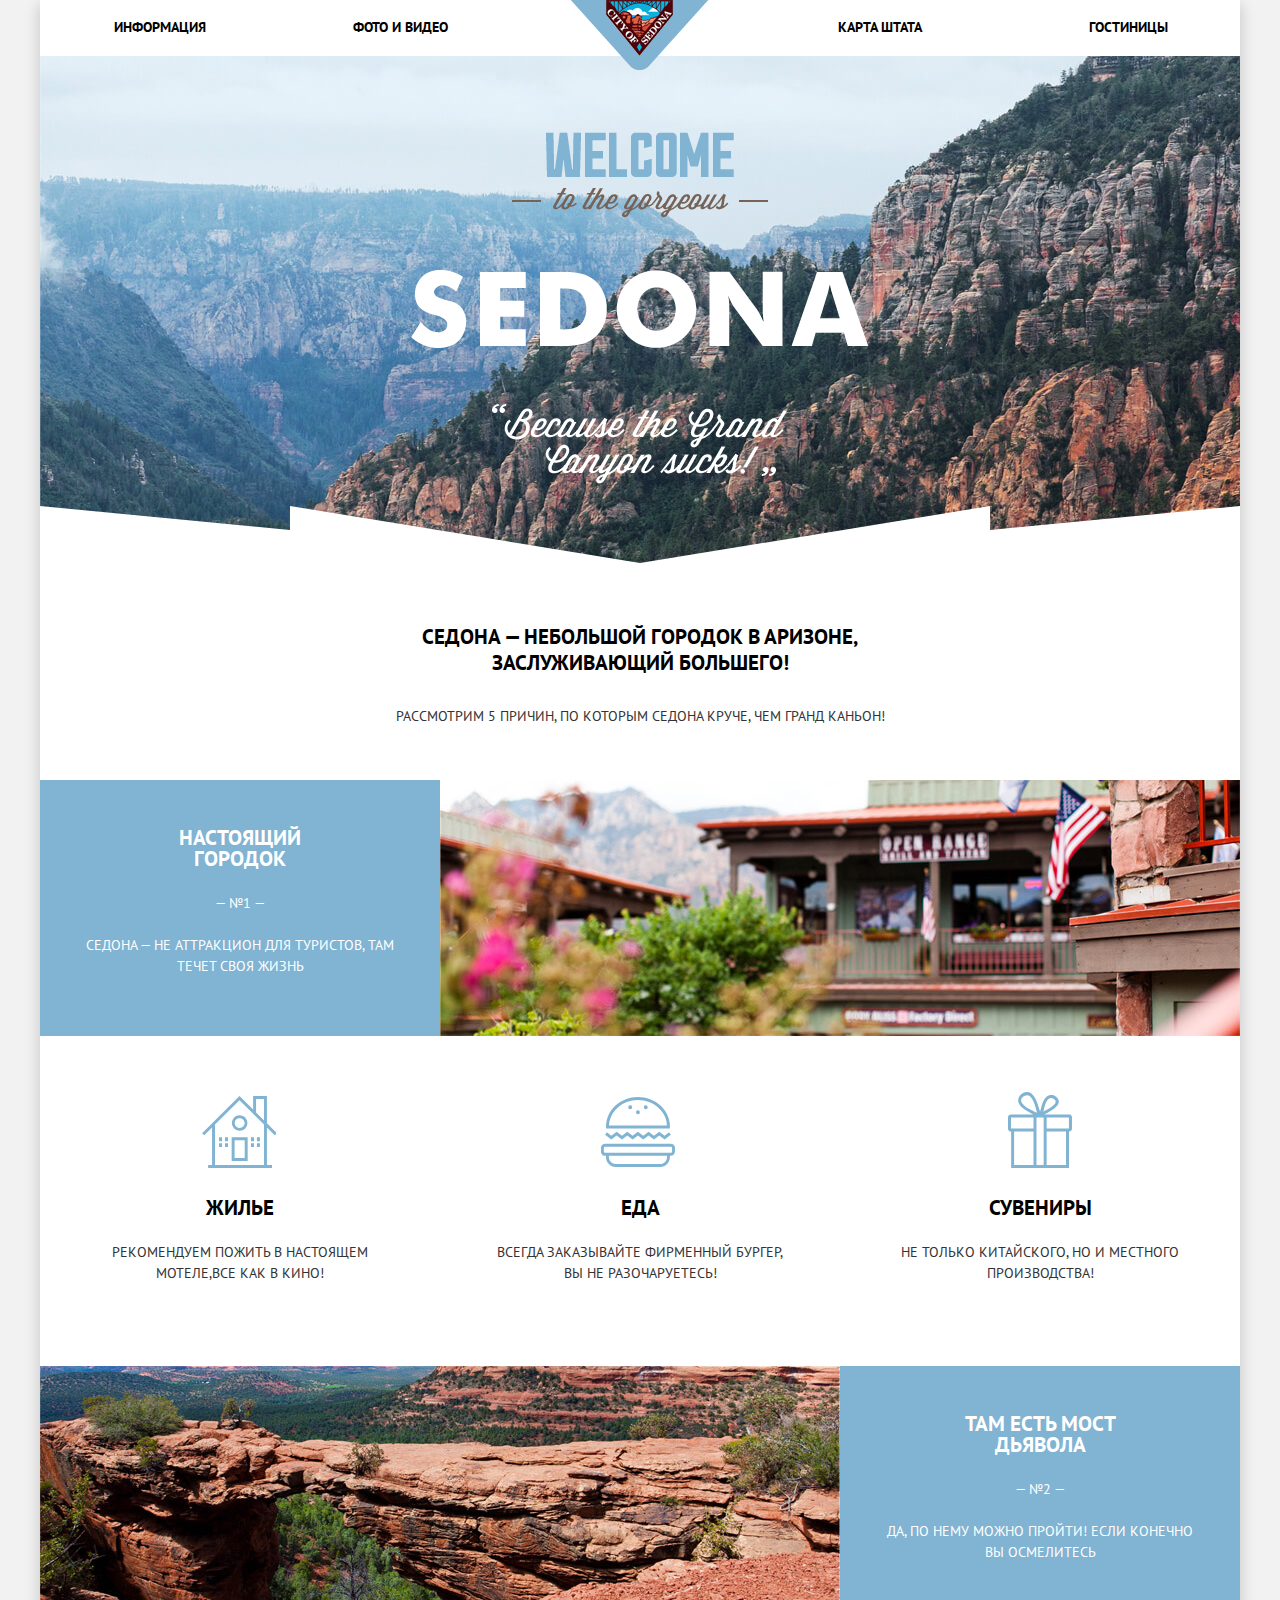
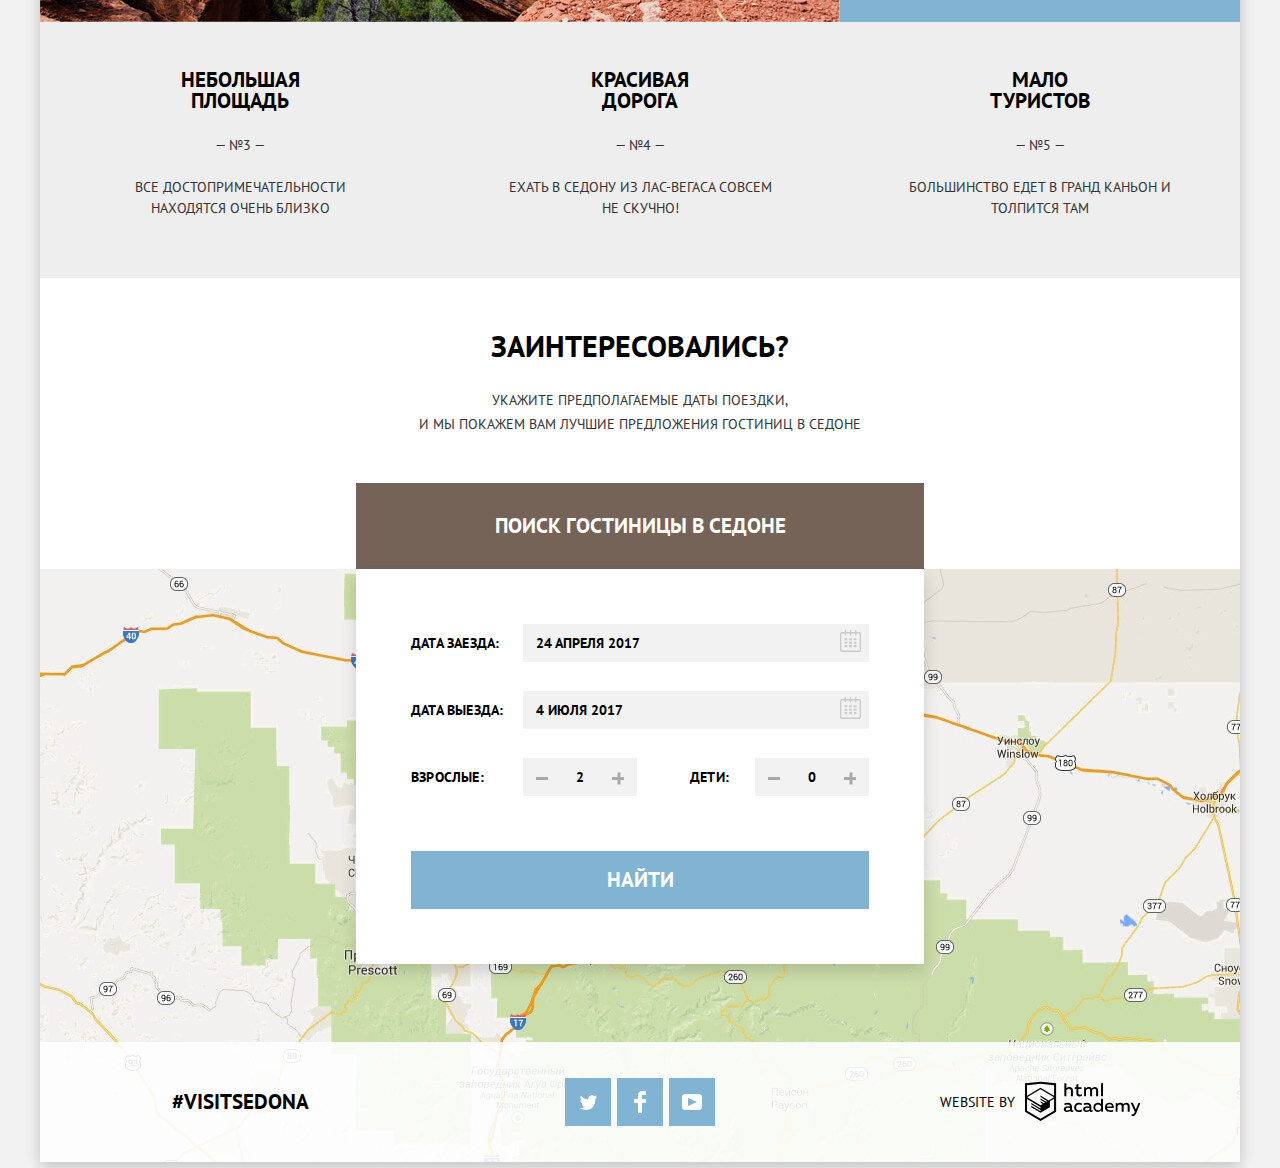
==== commit 99145ac4: "удалил ошибки,лишние теги,атрибуты" ====
--- a/index.html
+++ b/index.html
@@ -2,7 +2,7 @@
 <html lang="ru">
 <head>
   <meta charset="UTF-8">
-  <title>Sedona</title>
+  <title>Седона</title>
   <link href="https://fonts.googleapis.com/css?family=PT+Sans:400,700&amp;subset=cyrillic" rel="stylesheet">
   <link rel="stylesheet" href="css/normalize.css">
   <link rel="stylesheet" href="css/style.css">
@@ -27,7 +27,9 @@
       <h1 class="visually-hidden">Городок Седона</h1>
 
       <section class="promo">
-        <img src="img/Welcome-full.png" alt="Добро пожаловать в Седону!" width="458" height="352">
+        <p class="promo-logo">
+          <img src="img/Welcome-full.png" alt="Добро пожаловать в Седону!" width="458" height="352">
+        </p>
         <svg width="1200" height="58"><polygon points="0,0 250,24 250,0 600,57 950,0 950,24 1200,0 1200,58 0,58" fill="#fff"/></svg>
       </section>
 
@@ -42,7 +44,6 @@
               <p>Седона — не аттракцион для туристов, там течет своя жизнь</p>
             </div>
             <img src="img/bg-feature1.jpg" alt="Изображение городка Седона" width="800" height="256">
-
             <ul class="usage-list">
               <li class="usage-item">
                 <h3 class="usage-title">Жилье</h3>
@@ -59,7 +60,6 @@
             </ul>
           </li>
           <li class="features-item features-item-big">
-
             <img src="img/bg-feature2.jpg" alt="Изображение Моста Дьявола" width="800" height="256">
             <div class="features-item-wrapper">
               <h3>Там есть Мост Дьявола</h3>
@@ -86,22 +86,22 @@
       </article>
 
       <section class="find-hotel">
-        <h2 class="visually-hidden">Поиск гостинницы в Седоне</h2>
+        <h2 class="visually-hidden">Поиск гостиницы в Седоне</h2>
         <h3>Заинтересовались?</h3>
         <p class="find-form-text">Укажите предполагаемые даты поездки,<br> и мы покажем вам лучшие предложения гостиниц в Седоне</p>
         <a href="#" class="find-btn">Поиск гостиницы в Седоне</a>
-        <form action="https://echo.htmlacademy.ru" method="post" class="search-form">
+        <form action="https://echo.htmlacademy.ru" method="post" class="search-form" aria-label="форма поиска гостиницы в Седоне">
           <div class="form-item">
             <label for="arrival-id">Дата заезда:</label>
             <input type="text" class="date-field" name="arrival-date" id="arrival-id" placeholder="ДД ММ ГГГГ" value="24 Апреля 2017">
-            <button type="button" class="calendar-form">
+            <button type="button" class="calendar-form" aria-label="календарь">
               <svg xmlns="http://www.w3.org/2000/svg" width="21" height="22"><path d="M19.25 2.02h-2.84V.65c0-.38-.3-.7-.66-.7-.36 0-.66.32-.66.7v1.38h-3.93V.65c0-.38-.3-.7-.66-.7-.36 0-.66.32-.66.7v1.38H5.91V.65c0-.38-.3-.7-.66-.7-.36 0-.66.32-.66.7v1.38H1.75A1.8 1.8 0 0 0 0 3.86v16.3A1.8 1.8 0 0 0 1.75 22h17.5A1.8 1.8 0 0 0 21 20.16V3.86a1.8 1.8 0 0 0-1.75-1.83zm.44 18.14c0 .26-.2.46-.44.46H1.75a.45.45 0 0 1-.44-.46V3.86c0-.25.2-.46.44-.46h2.84v1.38c0 .38.3.69.66.69.36 0 .66-.3.66-.69V3.4h3.93v1.38c0 .38.3.69.66.69.36 0 .66-.3.66-.69V3.4h3.93v1.38c0 .38.3.69.66.69.36 0 .66-.3.66-.69V3.4h2.84c.24 0 .44.2.44.46v16.3z"/><path d="M4.59 8.22h2.63v2.07H4.59zM4.59 11.67h2.63v2.07H4.59zM4.59 15.11h2.63v2.07H4.59zM9.19 15.11h2.63v2.07H9.19zM9.19 11.67h2.63v2.07H9.19zM9.19 8.22h2.63v2.07H9.19zM13.78 15.11h2.63v2.07h-2.63zM13.78 11.67h2.63v2.07h-2.63zM13.78 8.22h2.63v2.07h-2.63z"/></svg>
             </button>
           </div>
           <div class="form-item">
             <label for="departure-id">Дата выезда:</label>
             <input type="text" class="date-field" name="departure-date" id="departure-id" placeholder="ДД ММ ГГГГ" value="4 июля 2017">
-            <button type="button" class="calendar-form">
+            <button type="button" class="calendar-form"  aria-label="календарь">
               <svg xmlns="http://www.w3.org/2000/svg" width="21" height="22"><path d="M19.25 2.02h-2.84V.65c0-.38-.3-.7-.66-.7-.36 0-.66.32-.66.7v1.38h-3.93V.65c0-.38-.3-.7-.66-.7-.36 0-.66.32-.66.7v1.38H5.91V.65c0-.38-.3-.7-.66-.7-.36 0-.66.32-.66.7v1.38H1.75A1.8 1.8 0 0 0 0 3.86v16.3A1.8 1.8 0 0 0 1.75 22h17.5A1.8 1.8 0 0 0 21 20.16V3.86a1.8 1.8 0 0 0-1.75-1.83zm.44 18.14c0 .26-.2.46-.44.46H1.75a.45.45 0 0 1-.44-.46V3.86c0-.25.2-.46.44-.46h2.84v1.38c0 .38.3.69.66.69.36 0 .66-.3.66-.69V3.4h3.93v1.38c0 .38.3.69.66.69.36 0 .66-.3.66-.69V3.4h3.93v1.38c0 .38.3.69.66.69.36 0 .66-.3.66-.69V3.4h2.84c.24 0 .44.2.44.46v16.3z"/><path d="M4.59 8.22h2.63v2.07H4.59zM4.59 11.67h2.63v2.07H4.59zM4.59 15.11h2.63v2.07H4.59zM9.19 15.11h2.63v2.07H9.19zM9.19 11.67h2.63v2.07H9.19zM9.19 8.22h2.63v2.07H9.19zM13.78 15.11h2.63v2.07h-2.63zM13.78 11.67h2.63v2.07h-2.63zM13.78 8.22h2.63v2.07h-2.63z"/></svg>
             </button>
           </div>
@@ -114,7 +114,7 @@
             </div>
           </div>
           <div class=" form-item amount">
-            <label class="child-label" for="child-amount">Дети:</label>
+            <label class="child-amount" for="child-amount">Дети:</label>
             <div class="amount-wrapper">
               <button type="button" class="count-btn count-btn-minus" aria-label="меньше"></button>
               <input type="text" class="person-amount" id="child-amount" value="0">
@@ -123,7 +123,9 @@
           </div>
           <button type="submit" class="search-btn">Найти</button>
         </form>
-        <img src="img/map.jpg" alt="Месторасположение города Седона" width="1200" height="593">
+        <p class="map-image">
+          <img src="img/map.jpg" alt="Месторасположение города Седона" width="1200" height="593">
+        </p>
         <iframe class="map" src="https://www.google.com/maps/embed?pb=!1m18!1m12!1m3!1d592836.0159339766!2d-112.20238528754179!3d34.8314132853423!2m3!1f0!2f0!3f0!3m2!1i1024!2i768!4f13.1!3m3!1m2!1s0x872da132f942b00d%3A0x5548c523fa6c8efd!2z0KHQtdC00L7QvdCwLCDQkNGA0LjQt9C-0L3QsCA4NjMzNiwg0KHQqNCQ!5e0!3m2!1sru!2sru!4v1538917683428" width="1200" height="593"></iframe>
       </section>
 
@@ -154,13 +156,12 @@
           </li>
         </ul>
         <div class="footer-copyright">
-          <span>Website by </span><a href="#" class="social-logo"><svg data-name="Layer 1" xmlns="http://www.w3.org/2000/svg" width="115" height="41" viewBox="0 0 113 39"><path d="M46.84 28.22a2.07 2.07 0 0 0 .58-.11v1.4a3.41 3.41 0 0 1-1.24.22 1.75 1.75 0 0 1-1.75-1 5.08 5.08 0 0 1-3.3 1.13c-1.59 0-3.06-.87-3.06-2.68 0-2.24 2.08-2.93 3.9-2.93a11.63 11.63 0 0 1 2.28.26v-.31c0-1.09-.8-1.86-2.3-1.86a7.79 7.79 0 0 0-3.15.67v-1.79a10.72 10.72 0 0 1 3.35-.58c2.48 0 4 1.18 4 3.83v3.14a.57.57 0 0 0 .69.61zm-6.76-1.19a1.42 1.42 0 0 0 1.64 1.29 3.56 3.56 0 0 0 2.53-1v-1.51a10.21 10.21 0 0 0-1.9-.22c-1.1.01-2.27.35-2.27 1.45zm12.98-6.41a5.29 5.29 0 0 1 2.7.67v1.79a4.28 4.28 0 0 0-2.42-.73 2.89 2.89 0 1 0 0 5.76 5.26 5.26 0 0 0 2.55-.67v1.8a6.58 6.58 0 0 1-2.9.6 4.42 4.42 0 0 1-4.72-4.54 4.54 4.54 0 0 1 4.79-4.68zm12.78 7.6a2.07 2.07 0 0 0 .58-.11v1.4a3.41 3.41 0 0 1-1.24.22 1.75 1.75 0 0 1-1.75-1 5.08 5.08 0 0 1-3.3 1.13c-1.59 0-3.06-.87-3.06-2.68 0-2.24 2.08-2.93 3.9-2.93a11.63 11.63 0 0 1 2.28.26v-.31c0-1.09-.8-1.86-2.3-1.86a7.79 7.79 0 0 0-3.15.67v-1.79a10.72 10.72 0 0 1 3.35-.58c2.48 0 4 1.18 4 3.83v3.14a.57.57 0 0 0 .69.61zm-6.76-1.19a1.42 1.42 0 0 0 1.64 1.29 3.56 3.56 0 0 0 2.53-1v-1.51a10.21 10.21 0 0 0-1.9-.22c-1.11.01-2.27.35-2.27 1.45zm17.59-10.18v12.76h-1.76v-1.39a4.07 4.07 0 0 1-3.35 1.62 4.62 4.62 0 0 1 0-9.22 4 4 0 0 1 3.15 1.37v-5.14h2zm-4.76 5.48a2.9 2.9 0 0 0 0 5.8 3 3 0 0 0 2.79-1.84v-2.13a3.06 3.06 0 0 0-2.79-1.83zm11.08-1.71c3.48 0 4.68 2.81 4.12 5.34h-6.58c.22 1.57 1.75 2.22 3.35 2.22a6.41 6.41 0 0 0 2.77-.62v1.68a7.5 7.5 0 0 1-3.14.6c-2.68 0-5-1.53-5-4.61a4.39 4.39 0 0 1 4.48-4.61zm.09 1.62a2.39 2.39 0 0 0-2.57 2.26h4.85a2.06 2.06 0 0 0-2.28-2.26zm6.02 7.37v-8.75h1.73v1.09a4 4 0 0 1 2.92-1.33 3 3 0 0 1 2.73 1.4 4.33 4.33 0 0 1 3.06-1.4 3.21 3.21 0 0 1 3.32 3.52v5.47h-2V24.2a1.67 1.67 0 0 0-1.73-1.84 2.94 2.94 0 0 0-2.17 1.18v6.07h-2V24.2a1.67 1.67 0 0 0-1.73-1.84 3.11 3.11 0 0 0-2.32 1.35v5.91h-2zm22.37-8.75h2l-4.1 9.93c-.95 2.28-2.19 3-3.52 3a5 5 0 0 1-1.15-.15v-1.66a3 3 0 0 0 .89.13c.95 0 1.66-.67 2.17-2l.18-.44-4.16-8.82h2.13l3 6.6zM40.66 1.53v5a4 4 0 0 1 2.83-1.2A3.41 3.41 0 0 1 47.1 8.9v5.41h-2V9.15a1.9 1.9 0 0 0-2-2.1 3.08 3.08 0 0 0-2.44 1.46v5.8h-2V1.53h2zm11.77.89v3.12h3.17v1.71h-3.17v4c0 1.15.53 1.53 1.66 1.53a4.71 4.71 0 0 0 1.77-.35v1.68a7.14 7.14 0 0 1-2.35.38 2.68 2.68 0 0 1-3-2.88V7.23h-1.6V5.52h1.57V2.88zm5.67 11.87V5.54h1.73v1.09a4 4 0 0 1 2.92-1.33 3 3 0 0 1 2.73 1.4 4.33 4.33 0 0 1 3.06-1.4 3.21 3.21 0 0 1 3.32 3.52v5.47h-2V8.88a1.67 1.67 0 0 0-1.73-1.84 2.94 2.94 0 0 0-2.17 1.18v6.07h-2V8.88a1.67 1.67 0 0 0-1.73-1.84 3.11 3.11 0 0 0-2.32 1.35v5.91h-2zM74.72 1.52h1.95v12.76h-1.95zM15.44.02h-.16L0 1.62v28l15.28 9.09 15.28-9.09v-28zm13.12 28.45l-13.28 7.9L2 28.47V16.99l13.22 7.87v1.43l-9.07-5.4v1.38l9.11 5.47v1.46l-9.1-5.42v1.38l9.11 5.47 9.19-5.5v-5.91l4.1-2.45v11.67zm0-13.16l-3.65 2.14-1.68 1-8-4.76v1.38l6.84 4.07h-.06l-.15.09-1 .57-5.64-3.36v1.38l4.45 2.65-1.05.7-3.36-2v1.38l2.21 1.3-2.25 1.35-13.16-7.82 13.17-7.92zm0-1.39L15.21 6.05l-13.2 7.86V3.41l13.28-1.39 13.28 1.39v10.51z"/></svg></a>
+          <span>Website by</span><a href="#" class="social-logo"><svg data-name="Layer 1" xmlns="http://www.w3.org/2000/svg" width="115" height="41" viewBox="0 0 113 39"><path d="M46.84 28.22a2.07 2.07 0 0 0 .58-.11v1.4a3.41 3.41 0 0 1-1.24.22 1.75 1.75 0 0 1-1.75-1 5.08 5.08 0 0 1-3.3 1.13c-1.59 0-3.06-.87-3.06-2.68 0-2.24 2.08-2.93 3.9-2.93a11.63 11.63 0 0 1 2.28.26v-.31c0-1.09-.8-1.86-2.3-1.86a7.79 7.79 0 0 0-3.15.67v-1.79a10.72 10.72 0 0 1 3.35-.58c2.48 0 4 1.18 4 3.83v3.14a.57.57 0 0 0 .69.61zm-6.76-1.19a1.42 1.42 0 0 0 1.64 1.29 3.56 3.56 0 0 0 2.53-1v-1.51a10.21 10.21 0 0 0-1.9-.22c-1.1.01-2.27.35-2.27 1.45zm12.98-6.41a5.29 5.29 0 0 1 2.7.67v1.79a4.28 4.28 0 0 0-2.42-.73 2.89 2.89 0 1 0 0 5.76 5.26 5.26 0 0 0 2.55-.67v1.8a6.58 6.58 0 0 1-2.9.6 4.42 4.42 0 0 1-4.72-4.54 4.54 4.54 0 0 1 4.79-4.68zm12.78 7.6a2.07 2.07 0 0 0 .58-.11v1.4a3.41 3.41 0 0 1-1.24.22 1.75 1.75 0 0 1-1.75-1 5.08 5.08 0 0 1-3.3 1.13c-1.59 0-3.06-.87-3.06-2.68 0-2.24 2.08-2.93 3.9-2.93a11.63 11.63 0 0 1 2.28.26v-.31c0-1.09-.8-1.86-2.3-1.86a7.79 7.79 0 0 0-3.15.67v-1.79a10.72 10.72 0 0 1 3.35-.58c2.48 0 4 1.18 4 3.83v3.14a.57.57 0 0 0 .69.61zm-6.76-1.19a1.42 1.42 0 0 0 1.64 1.29 3.56 3.56 0 0 0 2.53-1v-1.51a10.21 10.21 0 0 0-1.9-.22c-1.11.01-2.27.35-2.27 1.45zm17.59-10.18v12.76h-1.76v-1.39a4.07 4.07 0 0 1-3.35 1.62 4.62 4.62 0 0 1 0-9.22 4 4 0 0 1 3.15 1.37v-5.14h2zm-4.76 5.48a2.9 2.9 0 0 0 0 5.8 3 3 0 0 0 2.79-1.84v-2.13a3.06 3.06 0 0 0-2.79-1.83zm11.08-1.71c3.48 0 4.68 2.81 4.12 5.34h-6.58c.22 1.57 1.75 2.22 3.35 2.22a6.41 6.41 0 0 0 2.77-.62v1.68a7.5 7.5 0 0 1-3.14.6c-2.68 0-5-1.53-5-4.61a4.39 4.39 0 0 1 4.48-4.61zm.09 1.62a2.39 2.39 0 0 0-2.57 2.26h4.85a2.06 2.06 0 0 0-2.28-2.26zm6.02 7.37v-8.75h1.73v1.09a4 4 0 0 1 2.92-1.33 3 3 0 0 1 2.73 1.4 4.33 4.33 0 0 1 3.06-1.4 3.21 3.21 0 0 1 3.32 3.52v5.47h-2V24.2a1.67 1.67 0 0 0-1.73-1.84 2.94 2.94 0 0 0-2.17 1.18v6.07h-2V24.2a1.67 1.67 0 0 0-1.73-1.84 3.11 3.11 0 0 0-2.32 1.35v5.91h-2zm22.37-8.75h2l-4.1 9.93c-.95 2.28-2.19 3-3.52 3a5 5 0 0 1-1.15-.15v-1.66a3 3 0 0 0 .89.13c.95 0 1.66-.67 2.17-2l.18-.44-4.16-8.82h2.13l3 6.6zM40.66 1.53v5a4 4 0 0 1 2.83-1.2A3.41 3.41 0 0 1 47.1 8.9v5.41h-2V9.15a1.9 1.9 0 0 0-2-2.1 3.08 3.08 0 0 0-2.44 1.46v5.8h-2V1.53h2zm11.77.89v3.12h3.17v1.71h-3.17v4c0 1.15.53 1.53 1.66 1.53a4.71 4.71 0 0 0 1.77-.35v1.68a7.14 7.14 0 0 1-2.35.38 2.68 2.68 0 0 1-3-2.88V7.23h-1.6V5.52h1.57V2.88zm5.67 11.87V5.54h1.73v1.09a4 4 0 0 1 2.92-1.33 3 3 0 0 1 2.73 1.4 4.33 4.33 0 0 1 3.06-1.4 3.21 3.21 0 0 1 3.32 3.52v5.47h-2V8.88a1.67 1.67 0 0 0-1.73-1.84 2.94 2.94 0 0 0-2.17 1.18v6.07h-2V8.88a1.67 1.67 0 0 0-1.73-1.84 3.11 3.11 0 0 0-2.32 1.35v5.91h-2zM74.72 1.52h1.95v12.76h-1.95zM15.44.02h-.16L0 1.62v28l15.28 9.09 15.28-9.09v-28zm13.12 28.45l-13.28 7.9L2 28.47V16.99l13.22 7.87v1.43l-9.07-5.4v1.38l9.11 5.47v1.46l-9.1-5.42v1.38l9.11 5.47 9.19-5.5v-5.91l4.1-2.45v11.67zm0-13.16l-3.65 2.14-1.68 1-8-4.76v1.38l6.84 4.07h-.06l-.15.09-1 .57-5.64-3.36v1.38l4.45 2.65-1.05.7-3.36-2v1.38l2.21 1.3-2.25 1.35-13.16-7.82 13.17-7.92zm0-1.39L15.21 6.05l-13.2 7.86V3.41l13.28-1.39 13.28 1.39v10.51z"/></svg></a>
         </div>
       </div>
     </footer>
     <script>document.write('<script src="http://' + (location.host || 'localhost').split(':')[0] + ':35729/livereload.js?snipver=1"></' + 'script>')</script>
   </div>
 
-
 </body>
 </html>
--- a/css/style.css
+++ b/css/style.css
@@ -1,7 +1,7 @@
 html,
 body {
   min-width: 1200px;
-  min-height: 2762px;
+  min-height: 933px;
 }
 
 body {
@@ -24,6 +24,11 @@
   text-decoration: none;
 }
 
+img {
+  width: 100%;
+  height: auto;
+}
+
 .visually-hidden:not(:focus):not(:active),
 input[type="checkbox"].visually-hidden,
 input[type="radio"].visually-hidden {
@@ -64,14 +69,15 @@
 
 .main-header {
   position: relative;
-
-  background-color: #ffffff;
 }
 
 .main-header-logo {
   position: absolute;
   top: 0;
   left: 50%;
+
+  width: 138px;
+  height: 70px;
 
   transform: translateX(-50%);
 }
@@ -94,6 +100,8 @@
   box-sizing: border-box;
   width: 240px;
   padding: 14px 0 16px;
+
+  word-wrap: break-word;
 }
 
 .site-navigation li:nth-child(4n+2) {
@@ -132,18 +140,19 @@
   max-height: 508px;
   margin-bottom: 60px;
 
-  text-align: center;
-
-  background-color: #92735f;
+  background-color: #cfddeb;
   background-image: url("../img/bg.jpg");
   background-repeat: no-repeat;
   background-position: 50% 0;
   background-attachment: fixed;
 }
 
-.promo img {
+.promo .promo-logo {
+  width: 458px;
+  height: 352px;
+  margin: 0 auto;
   padding-top: 76px;
-  padding-bottom: 17px;
+  padding-bottom: 22px;
 }
 
 /*promo end*/
@@ -153,15 +162,15 @@
   margin-bottom: 50px;
 
   text-align: center;
+  word-wrap: break-word;
 }
 
 .features-title {
   width: 576px;
-  margin: auto;
+  margin: 0 auto;
   margin-bottom: 27px;
 
   font-weight: 700;
-  font-size: 21px;
   line-height: 26px;
   color: #000000;
 }
@@ -206,9 +215,8 @@
 
 .features-item h3 {
   width: 151px;
-  margin: 0 auto 24px auto;
-
-  font-weight: 700;
+  margin: 0 auto 24px;
+
   font-size: 21px;
   color: #000000;
 }
@@ -281,7 +289,7 @@
 }
 
 .usage-list .usage-title {
-  margin-top: 161px;
+  padding-top: 161px;
 
   color: #000000;
 }
@@ -299,11 +307,10 @@
 .find-hotel {
   position: relative;
 }
+
 .find-hotel h3 {
-  margin: 0;
   margin-bottom: 24px;
 
-  font-weight: 700;
   font-size: 30px;
   line-height: 36px;
   text-align: center;
@@ -311,30 +318,26 @@
 }
 
 .find-hotel .find-form-text {
-  margin: 0;
   margin-bottom: 47px;
 
   line-height: 24px;
   text-align: center;
 }
-
+/*ВОПРОС про длинные слова в кнопке*/
 .find-btn {
   display: block;
   box-sizing: border-box;
   width: 568px;
   margin: 0 auto;
-  padding: 30px 139px 30px;
-
-  font: inherit;
+  padding: 30px 0;
+
   font-weight: 700;
   font-size: 21px;
   line-height: 26px;
-  vertical-align: middle;
   text-align: center;
   color: #ffffff;
 
   background-color: #766357;
-  border: none;
 }
 
 .find-btn:hover,
@@ -349,7 +352,9 @@
 }
 
 .map {
-  position: relative;
+  position: absolute;
+  bottom: 0;
+  left: 0;
   z-index: 2;
 
   display: block;
@@ -359,14 +364,13 @@
   border: 0;
 }
 
-.find-hotel img {
-  position: absolute;
-  bottom: 0;
-  left: 0;
+.find-hotel .map-image {
   z-index: 1;
 
   width: 1200px;
   height: 593px;
+  margin: 0;
+  padding: 0;
 }
 
 /*find-hotel end*/
@@ -392,6 +396,15 @@
   background-color: rgba(254, 254, 254, 0.9);
 }
 
+.footer-wrapper-inner {
+  display: flex;
+  justify-content: space-between;
+  width: 100%;
+  min-height: 120px;
+
+  background-color: rgba(254, 254, 254, 0.9);
+}
+
 .main-footer p {
   display: flex;
   justify-content: center;
@@ -399,13 +412,14 @@
   width: 400px;
   margin: 0;
   padding: 0;
-
-  text-align: center;
 }
 
 .main-footer .footer-hashtag {
+  overflow: hidden;
+
   font-weight: 700;
   font-size: 21px;
+  text-align: center;
   color: #000000;
 }
 
@@ -472,7 +486,7 @@
   position: absolute;
   top: 241px;
   left: 50%;
-  z-index: 3;
+  z-index: 4;
 
   display: flex;
   flex-wrap: wrap;
@@ -480,6 +494,8 @@
   width: 568px;
   padding: 55px;
 
+  word-wrap: break-word;
+
   background-color: #ffffff;
   box-shadow: 0 7px 15px rgba(0, 1, 1, 0.15);
   transform: translateX(-50%);
@@ -498,9 +514,9 @@
   padding-top: 6px;
 
   font-weight: 700;
-  font-size: 14px;
   line-height: 26px;
   color: #000000;
+  letter-spacing: 0.2px;
 }
 
 .date-field {
@@ -535,7 +551,7 @@
 }
 
 .amount {
-  width: 50%;
+  width: 226px;
 }
 
 .person-amount {
@@ -547,9 +563,10 @@
 .amount-wrapper {
   display: flex;
 }
-
-.child-label {
-  padding-left: 51px;
+/*ВОПРОС про выравнивание полей в форме*/
+.child-amount {
+  padding-right: 26px;
+  padding-left: 53px;
 }
 
 .count-btn {
@@ -652,41 +669,62 @@
 /*filters*/
 
 .filter {
-  display: flex;
-  justify-content: space-between;
-  padding: 27px 72px;
-  padding-bottom: 9px;
+  padding: 27px 72px 31px 72px;
 
   background-color: #396184;
   background-image: url("../img/bg-hotels.jpg");
   background-repeat: no-repeat;
-  background-position: 50% 16%;
+  background-position: 50% 0;
+  background-attachment: fixed;
 }
 
 .filters fieldset {
   margin: 0;
   padding: 0;
+
   border: none;
 }
 
-.filters ul {
+.checklist {
+  float: left;
+}
+
+.filter .checklist {
+  margin-right: 116px;
+}
+
+.checklist:nth-child(3n) {
+  margin-right: 0;
+}
+
+.filter-range {
+  float: right;
+  /*width: 318px;*/
+}
+
+.filter-list {
   margin: 0;
   padding: 0;
 
   list-style: none;
 }
-
+/*ВОПРОС про переполнение поля*/
 .filters legend {
   margin-bottom: 25px;
 
   font-weight: 700;
   font-size: 16px;
   color: #ffffff;
+  letter-spacing: 0.2px;
 }
 
 .filter-item {
-  margin-bottom: 24px;
-  padding-left: 39px;
+  margin-bottom: 25px;
+  padding-left: 40px;
+}
+
+.filter-item:last-child {
+  margin: 0;
 }
 
 .filter-item label {
@@ -702,8 +740,8 @@
 .filter-input + label::before {
   content: "";
   position: absolute;
-  top: 0;
-  left: -39px;
+  top: -1px;
+  left: -40px;
 
   width: 23px;
   height: 23px;
@@ -716,8 +754,8 @@
 .filter-input:checked + label::after {
   content: "";
   position: absolute;
-  top: 0;
-  left: -39px;
+  top: -1px;
+  left: -40px;
 
   width: 27px;
   height: 23px;
@@ -736,6 +774,10 @@
   opacity: 0.5;
 }
 
+.filter-input:focus + label {
+  outline: 2px solid black;
+}
+
 .filters label {
   color: #ffffff;
 }
@@ -743,15 +785,7 @@
 /*range filter !!!CHECK!!!*/
 
 .filter-range input {
-  font: inherit;
-  color: #ffffff;
-
-  background-color: transparent;
-}
-
-.filter-range {
-  width: 318px;
-
+  line-height: 21px;
   color: #ffffff;
 }
 
@@ -762,11 +796,10 @@
 .price-controls {
   position: relative;
 
-  height: 32px;
+  width: 314px;
   margin-bottom: 20px;
 
   font-size: 0;
-  text-align: center;
 
   border: 2px solid #ffffff;
   border-radius: 2px;
@@ -787,9 +820,11 @@
 
 .price-controls label {
   display: inline-block;
+  padding: 5px 0 4px 0;
 
   font-size: 14px;
-  line-height: 30px;
+  line-height: 21px;
+  vertical-align: middle;
 
   cursor: pointer;
 }
@@ -797,12 +832,15 @@
 .price-controls .min-price,
 .price-controls .max-price {
   box-sizing: border-box;
-  width: 157px;
-  padding-left: 44px;
+  width: 50%;
+}
+
+.price-controls .min-price {
+  padding-left: 65px;
 }
 
 .price-controls .max-price {
-  padding-right: 18px;
+  padding-left: 55px;
 }
 
 .price-controls input {
@@ -815,7 +853,7 @@
 .range-controls {
   position: relative;
 
-  margin-bottom: 33px;
+  margin-bottom: 32px;
 }
 
 .range-controls .scale {
@@ -841,8 +879,18 @@
   background-color: #ababab;
   border: 8px solid #ffffff;
   border-radius: 50%;
-  box-shadow: 0 2px 1px 0 rgba(0, 1, 1, 0.2);
+  box-shadow: 0 2px 1px 0 rgba(0, 1, 1, 0.3);
   cursor: pointer;
+}
+
+.range-toggle:hover {
+  top: -10px;
+
+  width: 4px;
+  height: 4px;
+
+  background-color: #1c4f80;
+  border: 9px solid #ffffff;
 }
 
 .range-toggle-min {
@@ -853,18 +901,16 @@
   left: 80%;
 }
 
-.range-toggle:hover {
-  background-color: #1c4f80;
-}
-
 .btn-search {
   display: block;
+  max-width: 318px;
   margin: 0 auto;
-  padding: 5px 34px;
+  padding: 5px 34px 5px 34px;
 
   font: inherit;
   color: #ffffff;
   text-transform: uppercase;
+  word-wrap: break-word;
 
   background-color: transparent;
   border: 2px solid #ffffff;
@@ -879,31 +925,48 @@
 }
 
 /*filter end*/
-
+/*sort*/
+
+.sort {
+  padding: 30px 72px;
+
+  border-bottom: 1px solid #e5e5e5;
+}
+/*ВОПРОС про вариант разметки блока*/
 .sort h3 {
+  float: left;
+  margin: 0;
+  margin-right: 48px;
+
   font-size: 21px;
   line-height: 26px;
   color: #000000;
 }
 
-.sort-list {
-  margin: 0;
-  padding: 0;
-
-  list-style: none;
-}
-
-.sort-arrows-list {
-  margin: 0;
-  padding: 0;
-
-  list-style: none;
-}
-
 .sort p {
+  float: left;
+  margin: 0;
+  margin-right: 39px;
+  padding-top: 6px;
+
   font-size: 12px;
   line-height: 18px;
   color: #000000;
+}
+/*ВОПРОС про невидимый внешний отступ при отключении флоата*/
+.sort-list {
+  float: left;
+  max-width: 670px;
+  margin: 0;
+  padding: 0;
+  padding-top: 4px;
+
+  list-style: none;
+}
+
+.sort-item {
+  float: left;
+  margin-right: 33px;
 }
 
 .sort-item a {
@@ -911,7 +974,7 @@
   line-height: 18px;
   color: #000000;
 
-  border-bottom: 1px dotted #000000;
+  border-bottom: 1px dotted #81b3d2;
   opacity: 0.3;
 }
 
@@ -935,35 +998,109 @@
   border: none;
 }
 
-.sort-arrows-item svg path {
+.sort-arrows-list {
+  display: flex;
+  float: right;
+  margin: 0;
+  padding: 0;
+
+  list-style: none;
+}
+
+.sort-arrows-item {
+  padding-top: 5px;
+  padding-right: 13px;
+}
+
+.sort-arrows-item:last-child {
+  padding-right: 0;
+}
+
+.sort-arrows-item path {
   fill: #cacaca;
 }
 
-.sort-arrows-item svg path:hover,
-.sort-arrows-item svg path:focus {
+.sort-arrows-item path:hover,
+.sort-arrows-item path:focus {
   fill: #000000;
 }
 
-.sort-arrows-item svg path:active {
+.sort-arrows-item path:active {
   fill: #81b3d2;
 }
 
-.sort-arrows-current svg path {
+.sort-arrows-current path {
   fill: #81b3d2;
 }
 
+/*sort end*/
+/*catalog*/
+
+.catalog {
+  word-wrap: break-word;
+}
+
 .catalog-list {
+  display: flex;
+  flex-wrap: wrap;
   margin: 0;
   padding: 0;
 
   list-style: none;
 }
 
+.catalog-item {
+  display: flex;
+  width: 100%;
+  margin: 0;
+  padding: 25px 72px 16px 72px;
+
+  border-bottom: 1px solid #e5e5e5;
+}
+
+.catalog-item .catalog-item-image {
+  width: 135px;
+  height: 90px;
+  margin-top: 5px;
+  margin-right: 30px;
+
+  line-height: 0;
+}
+
+.catalog-item-description {
+  display: flex;
+  flex-wrap: wrap;
+  align-content: flex-start;
+  align-items: flex-start;
+  width: 365px;
+}
+
 .catalog-title {
+  display: block;
+  width: 100%;
+  margin-bottom: 7px;
+
   font-weight: 700;
   font-size: 21px;
   line-height: 26px;
   color: #000000;
+  letter-spacing: 0.2px;
+}
+
+.catalog-item p {
+  margin: 0;
+  margin-bottom: 14px;
+}
+
+.catalog-item-description .catalog-item-type,
+.catalog-item-description .btn-more {
+  min-width: 110px;
+  margin-right: 6px;
+}
+
+.catalog-item-description .catalog-item-price,
+.catalog-item-description .btn-booking {
+  min-width: 142px;
 }
 
 .catalog-title:hover,
@@ -976,8 +1113,10 @@
 }
 
 .btn {
+  box-sizing: border-box;
+  padding: 3px 16px 3px 16px;
+
   font-weight: 700;
-  vertical-align: middle;
   text-align: center;
   color: #ffffff;
 }
@@ -1012,6 +1151,36 @@
   background-color: #503e33;
 }
 
-.rating {
+.hotel-rating {
+  margin-left: auto;
+}
+
+.hotel-rating .stars {
+  display: block;
+  height: 17px;
+  margin: 3px 0 47px auto;
+
+  background-image: url("../img/star.svg");
+  background-repeat: space;
+}
+
+.amara-stars {
+  width: 89px;
+}
+
+.desert-stars {
+  width: 65px;
+}
+
+.villas-stars {
+  width: 41px;
+}
+/*ВОПРОС про переполнение*/
+.hotel-rating .rating {
+  display: block;
+  padding: 4px 12px 3px 16px;
+
   color: #666666;
-}
+
+  background-color: #f2f2f2;
+}
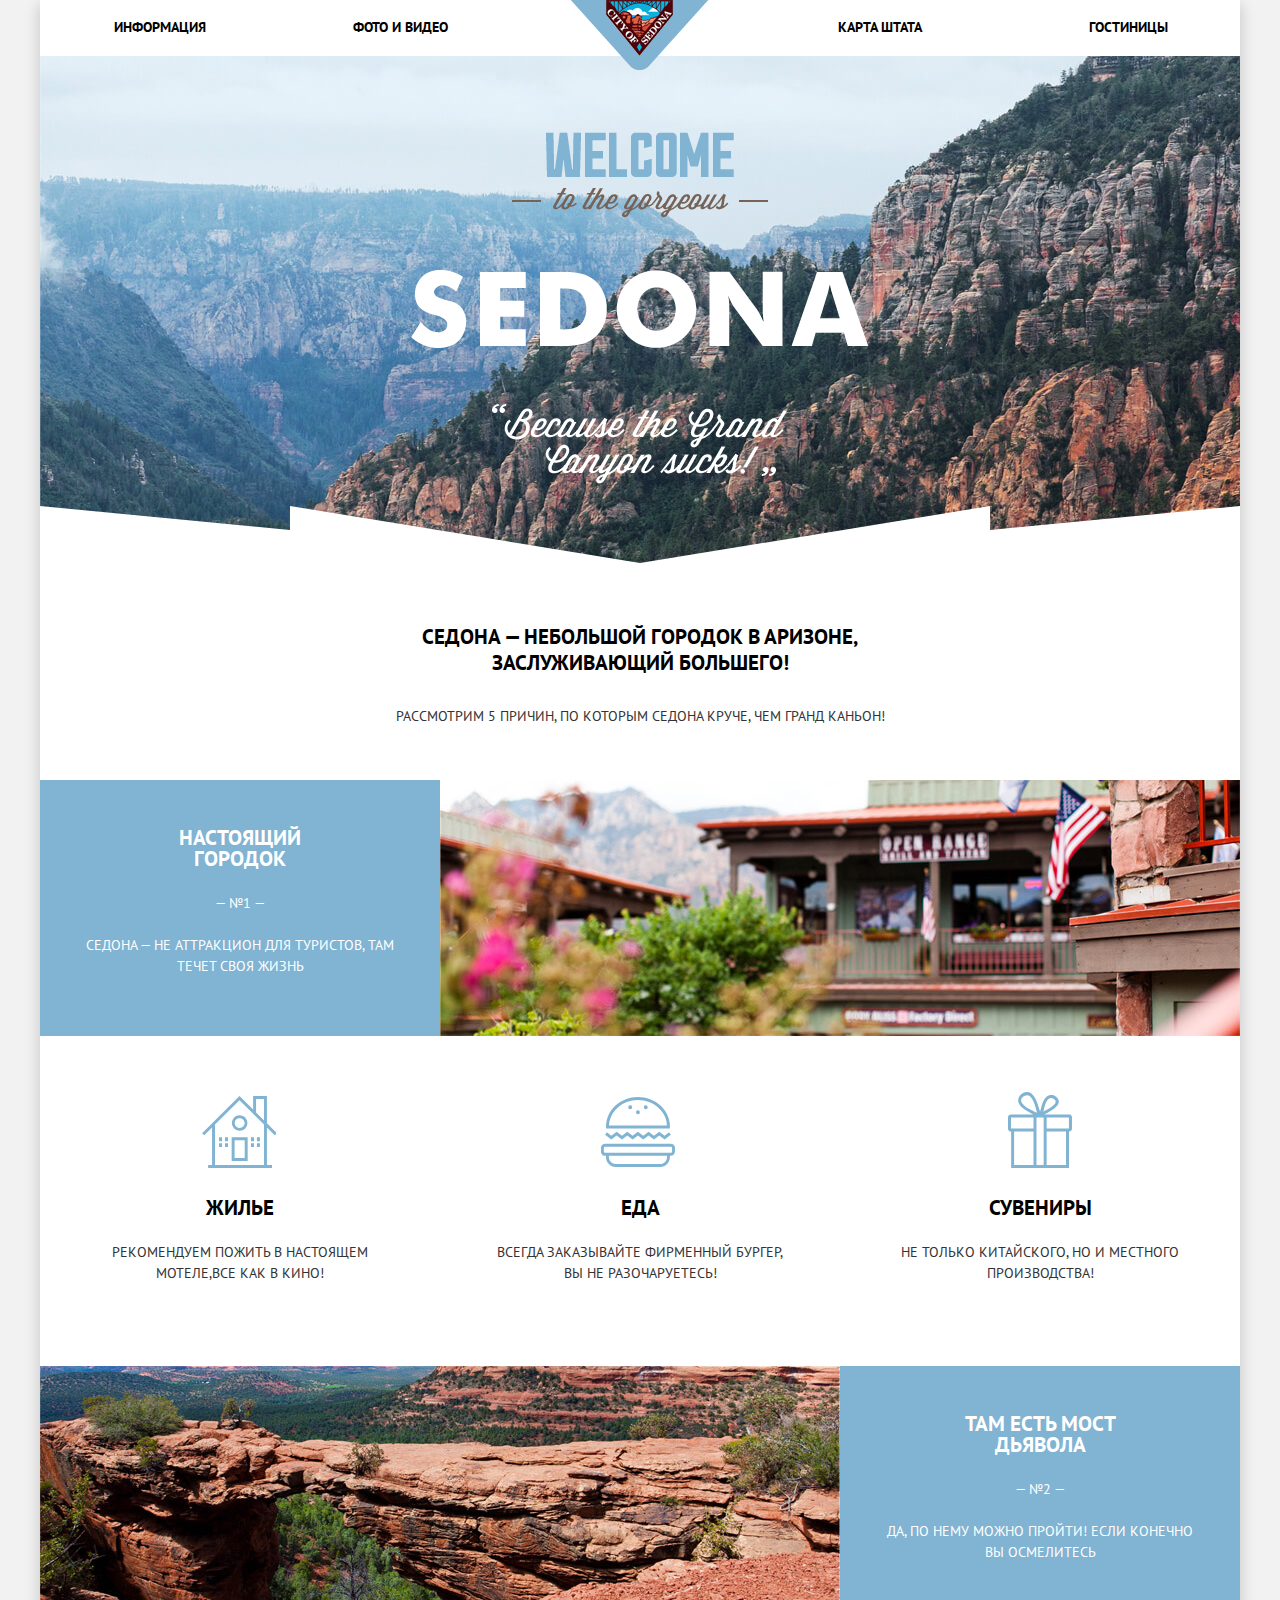
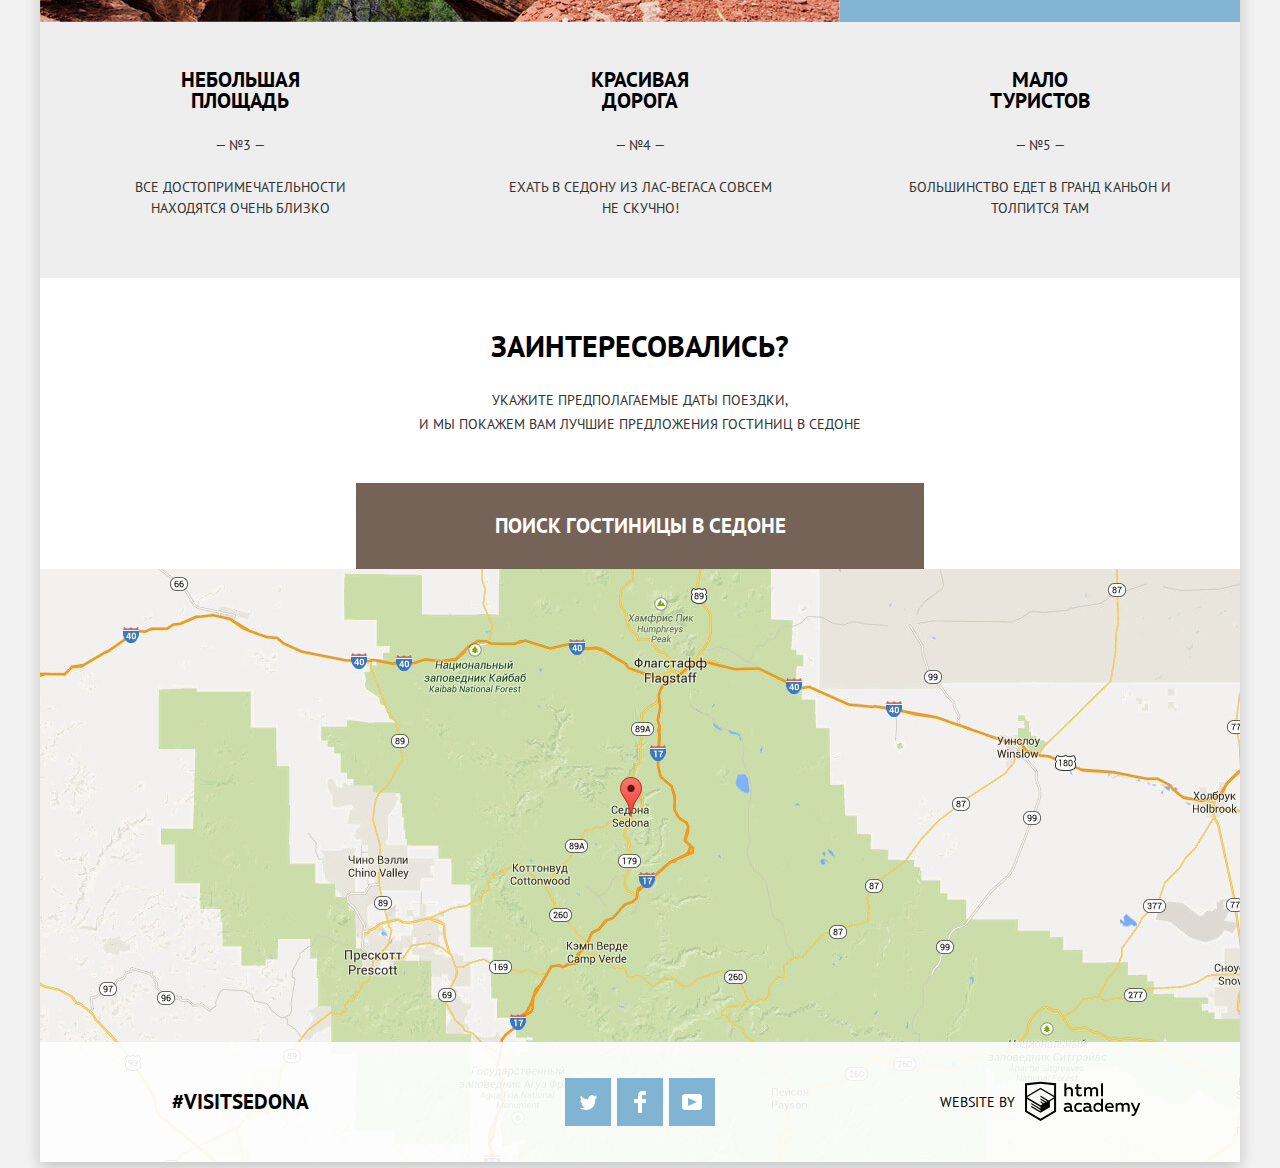
==== commit 28659f71: "добавил открытие и закрытие формы" ====
--- a/index.html
+++ b/index.html
@@ -105,19 +105,19 @@
               <svg xmlns="http://www.w3.org/2000/svg" width="21" height="22"><path d="M19.25 2.02h-2.84V.65c0-.38-.3-.7-.66-.7-.36 0-.66.32-.66.7v1.38h-3.93V.65c0-.38-.3-.7-.66-.7-.36 0-.66.32-.66.7v1.38H5.91V.65c0-.38-.3-.7-.66-.7-.36 0-.66.32-.66.7v1.38H1.75A1.8 1.8 0 0 0 0 3.86v16.3A1.8 1.8 0 0 0 1.75 22h17.5A1.8 1.8 0 0 0 21 20.16V3.86a1.8 1.8 0 0 0-1.75-1.83zm.44 18.14c0 .26-.2.46-.44.46H1.75a.45.45 0 0 1-.44-.46V3.86c0-.25.2-.46.44-.46h2.84v1.38c0 .38.3.69.66.69.36 0 .66-.3.66-.69V3.4h3.93v1.38c0 .38.3.69.66.69.36 0 .66-.3.66-.69V3.4h3.93v1.38c0 .38.3.69.66.69.36 0 .66-.3.66-.69V3.4h2.84c.24 0 .44.2.44.46v16.3z"/><path d="M4.59 8.22h2.63v2.07H4.59zM4.59 11.67h2.63v2.07H4.59zM4.59 15.11h2.63v2.07H4.59zM9.19 15.11h2.63v2.07H9.19zM9.19 11.67h2.63v2.07H9.19zM9.19 8.22h2.63v2.07H9.19zM13.78 15.11h2.63v2.07h-2.63zM13.78 11.67h2.63v2.07h-2.63zM13.78 8.22h2.63v2.07h-2.63z"/></svg>
             </button>
           </div>
-          <div class=" form-item amount">
+          <div class="form-item amount">
             <label for="adults-amount">Взрослые:</label>
             <div class="amount-wrapper">
               <button type="button" class="count-btn count-btn-minus" aria-label="меньше"></button>
-              <input type="text" class="person-amount" id="adults-amount" value="2">
+              <input type="text" name="adults-amount" class="person-amount" id="adults-amount" value="2">
               <button type="button" class="count-btn count-btn-plus" aria-label="больше"></button>
             </div>
           </div>
-          <div class=" form-item amount">
+          <div class="form-item amount">
             <label class="child-amount" for="child-amount">Дети:</label>
             <div class="amount-wrapper">
               <button type="button" class="count-btn count-btn-minus" aria-label="меньше"></button>
-              <input type="text" class="person-amount" id="child-amount" value="0">
+              <input type="text" name="child-amount" class="person-amount" id="child-amount" value="0">
               <button type="button" class="count-btn count-btn-plus" aria-label="больше"></button>
             </div>
           </div>
@@ -162,6 +162,6 @@
     </footer>
     <script>document.write('<script src="http://' + (location.host || 'localhost').split(':')[0] + ':35729/livereload.js?snipver=1"></' + 'script>')</script>
   </div>
-
+<script src="js/script.js"></script>
 </body>
 </html>
--- a/css/style.css
+++ b/css/style.css
@@ -501,6 +501,10 @@
   transform: translateX(-50%);
 }
 
+.search-form-show {
+display: none;
+}
+
 .form-item {
   position: relative;
 
